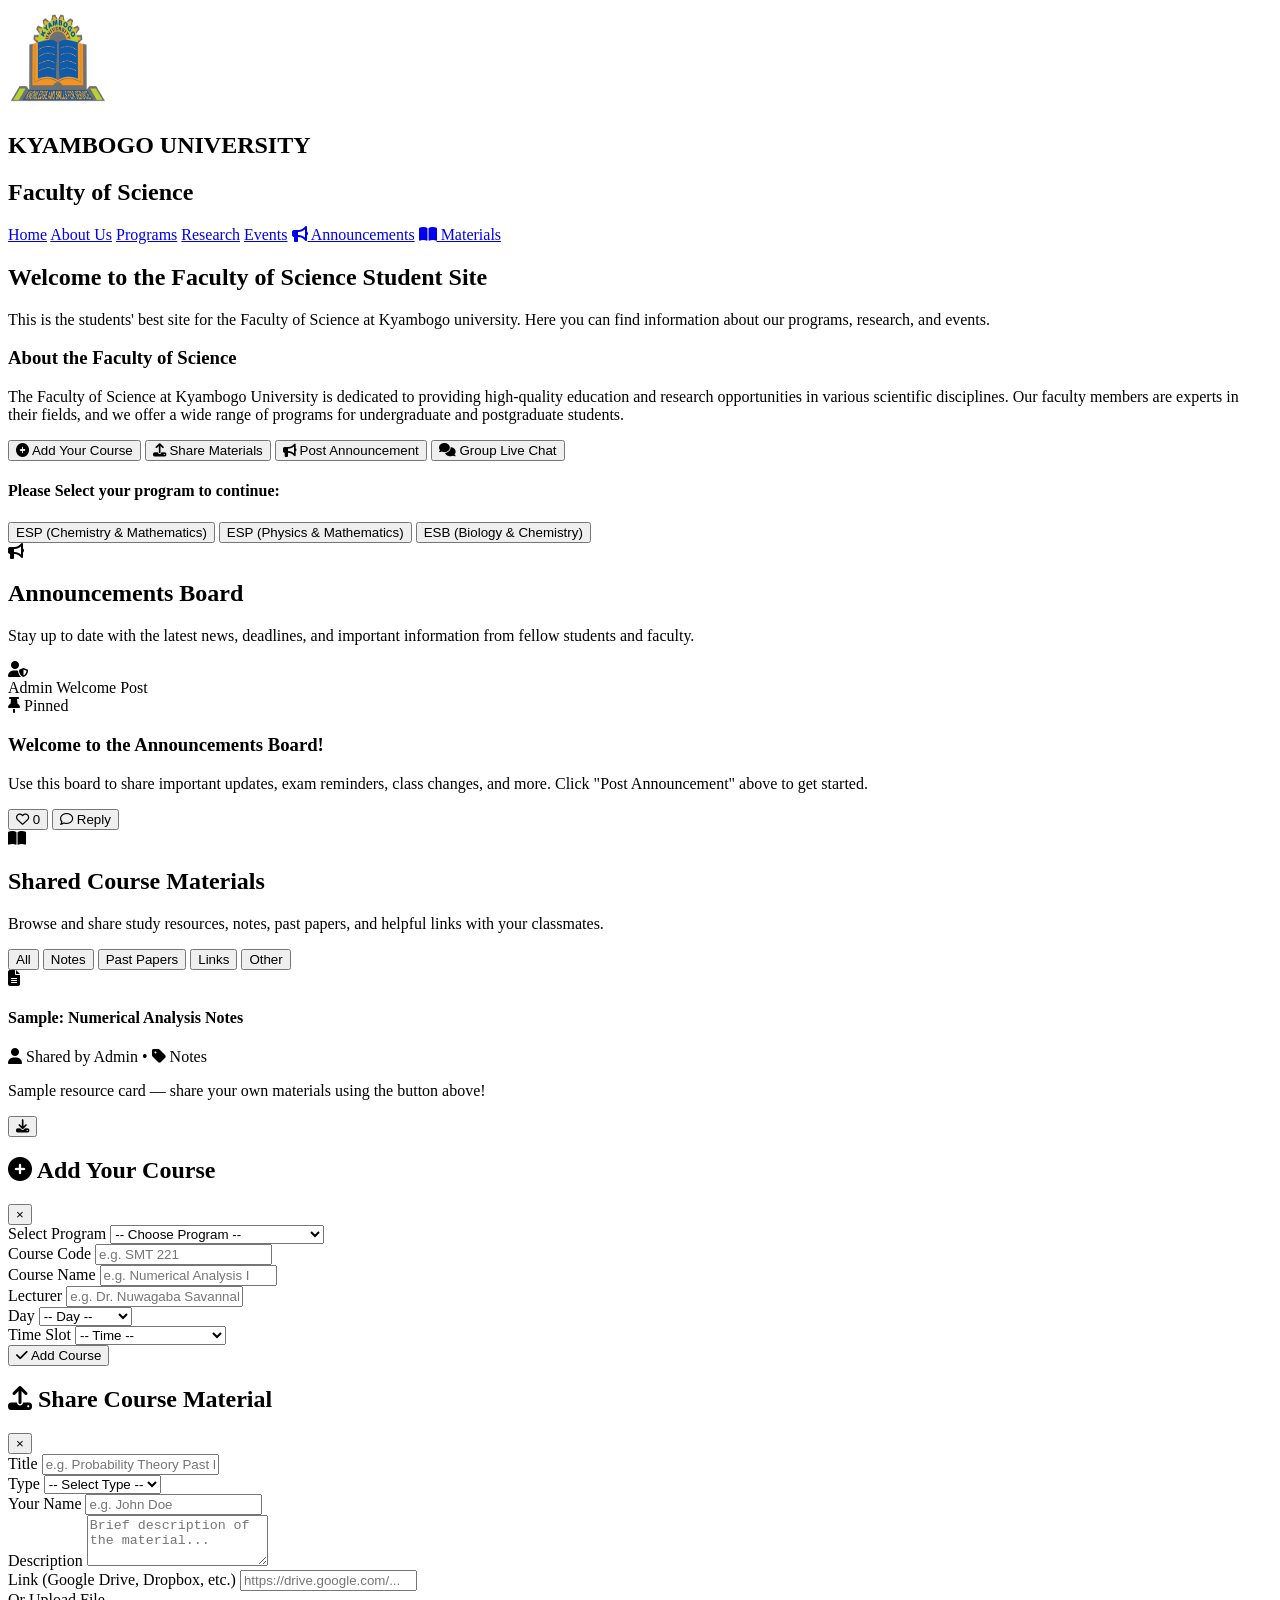
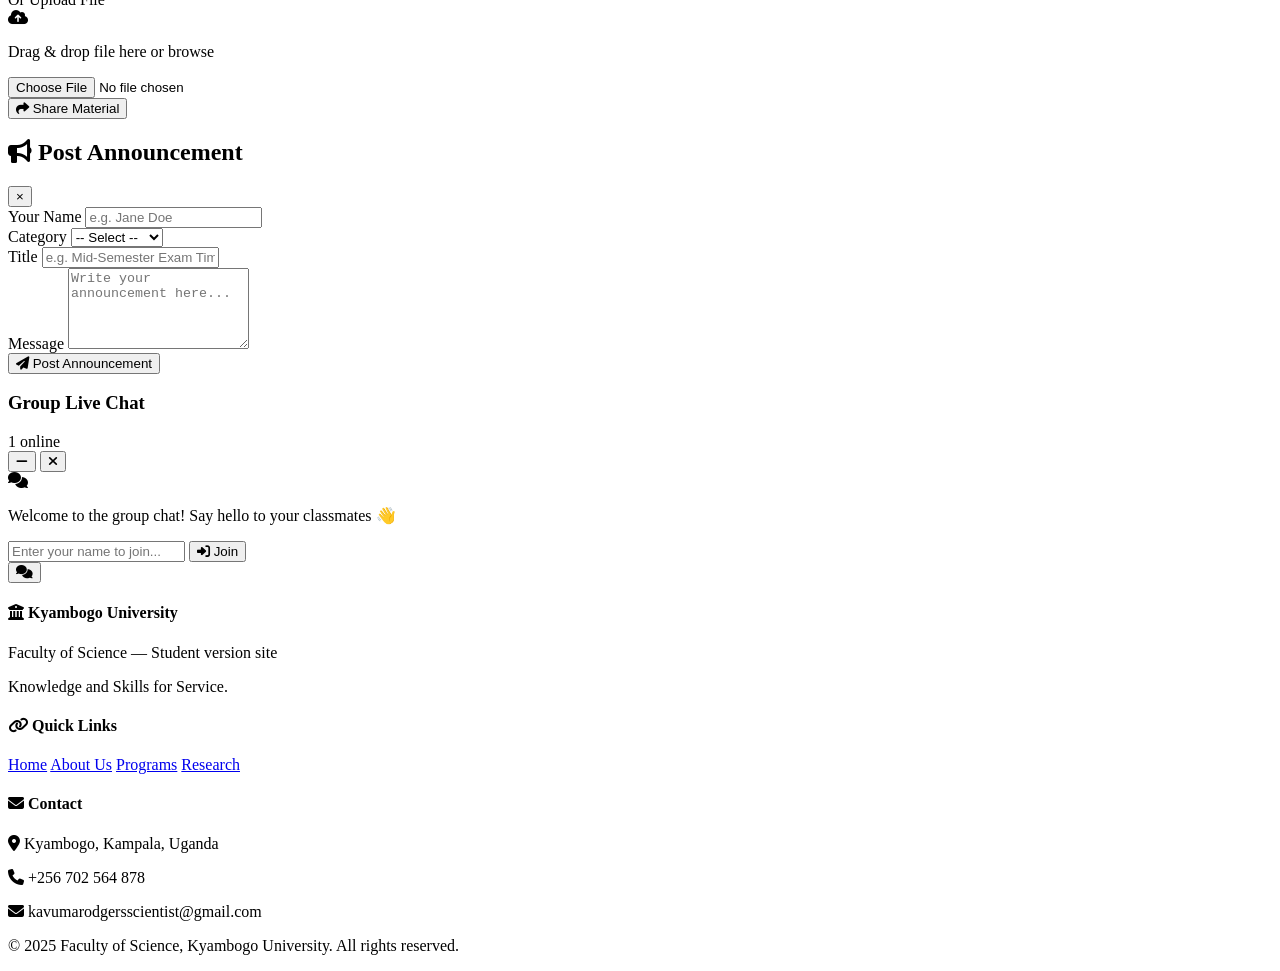
==== index.html @ 884a75ce "Enhance index.html with new features and layout Updated the HTML structure and added new features in" ====
<!DOCTYPE html>
<html lang="en">
<head>
    <meta charset="UTF-8">
    <meta name="viewport" content="width=device-width, initial-scale=1.0">
    <title>ESP-SITE</title>
    <link rel="stylesheet" href="cssclaude.css">
    <link rel="stylesheet" href="https://cdnjs.cloudflare.com/ajax/libs/font-awesome/6.5.0/css/all.min.css">
</head>
<body>

    <!-- ============ NAVIGATION (ORIGINAL + NEW LINKS) ============ -->
    <nav>
        <div class="logo">
            <img src="kyambogo-logo.png" alt="Kyambogo University Logo" class="logo" width="100" height="100">
        </div>
        <h1>KYAMBOGO UNIVERSITY</h1>
        <h1>Faculty of Science</h1>
        <div class="nav-buttons">
            <a href="index.html" class="nav-button">Home</a>
            <a href="about.html" class="nav-button">About Us</a>
            <a href="programs.html" class="nav-button">Programs</a>
            <a href="research.html" class="nav-button">Research</a>
            <a href="events.html" class="nav-button">Events</a>
            <a href="#announcements-section" class="nav-button nav-new"><i class="fas fa-bullhorn"></i> Announcements</a>
            <a href="#materials-section" class="nav-button nav-new"><i class="fas fa-book-open"></i> Materials</a>
        </div>
    </nav>

    <!-- ============ WELCOME SECTION (ORIGINAL) ============ -->
    <div class="welcome-container">
        <div class="welcome">
            <h2>Welcome to the Faculty of Science Student Site</h2>
            <p>This is the students' best site for the Faculty of Science at Kyambogo university.
                Here you can find information about our programs, research, and events.
            </p>
        </div>
        <div class="faculty-info">
            <h3>About the Faculty of Science</h3>
            <p>The Faculty of Science at Kyambogo University is dedicated to providing high-quality
                education and research opportunities in various scientific disciplines.
                Our faculty members are experts in their fields, and we offer a wide
                range of programs for undergraduate and postgraduate students.</p>
        </div>
    </div>

    <!-- ============ QUICK ACTIONS BAR (NEW) ============ -->
    <div class="quick-actions">
        <button class="action-btn" id="open-add-course"><i class="fas fa-plus-circle"></i> Add Your Course</button>
        <button class="action-btn" id="open-share-material"><i class="fas fa-upload"></i> Share Materials</button>
        <button class="action-btn" id="open-post-announcement"><i class="fas fa-bullhorn"></i> Post Announcement</button>
        <button class="action-btn" id="toggle-chat-btn"><i class="fas fa-comments"></i> Group Live Chat</button>
    </div>

    <!-- ============ PROGRAM SELECTION (ORIGINAL) ============ -->
    <h4>Please Select your program to continue:</h4>
    <div class="program-buttons">
        <button id="chem-math-btn">ESP (Chemistry &amp; Mathematics)</button>
        <button id="phy-math-btn">ESP (Physics &amp; Mathematics)</button>
        <button id="bio-chem-btn">ESB (Biology &amp; Chemistry)</button>
    </div>

    <!-- ============ DYNAMIC CONTENT AREA (ORIGINAL) ============ -->
    <div id="text-area"></div>

    <!-- ============ ANNOUNCEMENTS SECTION (NEW) ============ -->
    <section id="announcements-section" class="feature-section">
        <div class="section-header">
            <i class="fas fa-bullhorn"></i>
            <h2>Announcements Board</h2>
        </div>
        <div class="section-description">
            <p>Stay up to date with the latest news, deadlines, and important information from fellow students and faculty.</p>
        </div>
        <div id="announcements-list" class="announcements-list">
            <!-- Default sample announcement -->
            <div class="announcement-card pinned">
                <div class="announcement-header">
                    <div class="announcement-avatar"><i class="fas fa-user-shield"></i></div>
                    <div class="announcement-meta">
                        <span class="announcement-author">Admin</span>
                        <span class="announcement-date">Welcome Post</span>
                    </div>
                    <span class="announcement-badge badge-pinned"><i class="fas fa-thumbtack"></i> Pinned</span>
                </div>
                <h3 class="announcement-title">Welcome to the Announcements Board!</h3>
                <p class="announcement-body">Use this board to share important updates, exam reminders, class changes, and more. Click "Post Announcement" above to get started.</p>
                <div class="announcement-footer">
                    <button class="like-btn" onclick="likeAnnouncement(this)"><i class="far fa-heart"></i> <span>0</span></button>
                    <button class="reply-btn" onclick="toggleReply(this)"><i class="far fa-comment"></i> Reply</button>
                </div>
                <div class="reply-section" style="display:none;">
                    <div class="replies-container"></div>
                    <div class="reply-input-row">
                        <input type="text" placeholder="Write a reply..." class="reply-input">
                        <button class="reply-send-btn" onclick="sendReply(this)"><i class="fas fa-paper-plane"></i></button>
                    </div>
                </div>
            </div>
        </div>
    </section>

    <!-- ============ SHARED MATERIALS SECTION (NEW) ============ -->
    <section id="materials-section" class="feature-section">
        <div class="section-header">
            <i class="fas fa-book-open"></i>
            <h2>Shared Course Materials</h2>
        </div>
        <div class="section-description">
            <p>Browse and share study resources, notes, past papers, and helpful links with your classmates.</p>
        </div>
        <div class="materials-filter">
            <button class="filter-btn active" onclick="filterMaterials('all', this)">All</button>
            <button class="filter-btn" onclick="filterMaterials('notes', this)">Notes</button>
            <button class="filter-btn" onclick="filterMaterials('past-paper', this)">Past Papers</button>
            <button class="filter-btn" onclick="filterMaterials('link', this)">Links</button>
            <button class="filter-btn" onclick="filterMaterials('other', this)">Other</button>
        </div>
        <div id="materials-list" class="materials-grid">
            <!-- Sample material card -->
            <div class="material-card" data-type="notes">
                <div class="material-icon notes"><i class="fas fa-file-alt"></i></div>
                <div class="material-info">
                    <h4>Sample: Numerical Analysis Notes</h4>
                    <p class="material-meta"><i class="fas fa-user"></i> Shared by Admin &bull; <i class="fas fa-tag"></i> Notes</p>
                    <p class="material-desc">Sample resource card — share your own materials using the button above!</p>
                </div>
                <div class="material-actions">
                    <button class="material-download" onclick="alert('This is a sample card.')"><i class="fas fa-download"></i></button>
                </div>
            </div>
        </div>
    </section>

    <!-- ============ ADD COURSE MODAL (NEW) ============ -->
    <div class="modal-overlay" id="add-course-modal">
        <div class="modal">
            <div class="modal-header">
                <h2><i class="fas fa-plus-circle"></i> Add Your Course</h2>
                <button class="modal-close" onclick="closeModal('add-course-modal')">&times;</button>
            </div>
            <form id="add-course-form" onsubmit="handleAddCourse(event)">
                <div class="form-group">
                    <label for="course-program">Select Program</label>
                    <select id="course-program" required>
                        <option value="">-- Choose Program --</option>
                        <option value="chem-math">ESP (Chemistry & Mathematics)</option>
                        <option value="phy-math">ESP (Physics & Mathematics)</option>
                        <option value="bio-chem">ESB (Biology & Chemistry)</option>
                        <option value="other">OTHER</option>option>
                    </select>
                </div>
                <div class="form-group">
                    <label for="course-code">Course Code</label>
                    <input type="text" id="course-code" placeholder="e.g. SMT 221" required>
                </div>
                <div class="form-group">
                    <label for="course-name">Course Name</label>
                    <input type="text" id="course-name" placeholder="e.g. Numerical Analysis I" required>
                </div>
                <div class="form-group">
                    <label for="course-lecturer">Lecturer</label>
                    <input type="text" id="course-lecturer" placeholder="e.g. Dr. Nuwagaba Savannah" required>
                </div>
                <div class="form-row">
                    <div class="form-group">
                        <label for="course-day">Day</label>
                        <select id="course-day" required>
                            <option value="">-- Day --</option>
                            <option value="monday">Monday</option>
                            <option value="tuesday">Tuesday</option>
                            <option value="wednesday">Wednesday</option>
                            <option value="thursday">Thursday</option>
                            <option value="friday">Friday</option>
                        </select>
                    </div>
                    <div class="form-group">
                        <label for="course-time">Time Slot</label>
                        <select id="course-time" required>
                            <option value="">-- Time --</option>
                            <option value="08:00AM-10:00AM">08:00 AM – 10:00 AM</option>
                            <option value="10:00AM-12:00PM">10:00 AM – 12:00 PM</option>
                            <option value="12:00PM-02:00PM">12:00 PM – 02:00 PM</option>
                            <option value="02:00PM-04:00PM">02:00 PM – 04:00 PM</option>
                        </select>
                    </div>
                </div>
                <button type="submit" class="form-submit"><i class="fas fa-check"></i> Add Course</button>
            </form>
        </div>
    </div>

    <!-- ============ SHARE MATERIAL MODAL (NEW) ============ -->
    <div class="modal-overlay" id="share-material-modal">
        <div class="modal">
            <div class="modal-header">
                <h2><i class="fas fa-upload"></i> Share Course Material</h2>
                <button class="modal-close" onclick="closeModal('share-material-modal')">&times;</button>
            </div>
            <form id="share-material-form" onsubmit="handleShareMaterial(event)">
                <div class="form-group">
                    <label for="material-title">Title</label>
                    <input type="text" id="material-title" placeholder="e.g. Probability Theory Past Paper 2023" required>
                </div>
                <div class="form-group">
                    <label for="material-type">Type</label>
                    <select id="material-type" required>
                        <option value="">-- Select Type --</option>
                        <option value="notes">Notes</option>
                        <option value="past-paper">Past Paper</option>
                        <option value="link">Link / URL</option>
                        <option value="other">Other</option>
                    </select>
                </div>
                <div class="form-group">
                    <label for="material-author">Your Name</label>
                    <input type="text" id="material-author" placeholder="e.g. John Doe" required>
                </div>
                <div class="form-group">
                    <label for="material-description">Description</label>
                    <textarea id="material-description" rows="3" placeholder="Brief description of the material..." required></textarea>
                </div>
                <div class="form-group">
                    <label for="material-link">Link (Google Drive, Dropbox, etc.)</label>
                    <input type="url" id="material-link" placeholder="https://drive.google.com/...">
                </div>
                <div class="form-group">
                    <label for="material-file">Or Upload File</label>
                    <div class="file-upload-area" id="file-upload-area">
                        <i class="fas fa-cloud-upload-alt"></i>
                        <p>Drag & drop file here or <span>browse</span></p>
                        <input type="file" id="material-file" class="file-input">
                        <span class="file-name" id="file-name-display"></span>
                    </div>
                </div>
                <button type="submit" class="form-submit"><i class="fas fa-share"></i> Share Material</button>
            </form>
        </div>
    </div>

    <!-- ============ POST ANNOUNCEMENT MODAL (NEW) ============ -->
    <div class="modal-overlay" id="post-announcement-modal">
        <div class="modal">
            <div class="modal-header">
                <h2><i class="fas fa-bullhorn"></i> Post Announcement</h2>
                <button class="modal-close" onclick="closeModal('post-announcement-modal')">&times;</button>
            </div>
            <form id="post-announcement-form" onsubmit="handlePostAnnouncement(event)">
                <div class="form-group">
                    <label for="announce-author">Your Name</label>
                    <input type="text" id="announce-author" placeholder="e.g. Jane Doe" required>
                </div>
                <div class="form-group">
                    <label for="announce-category">Category</label>
                    <select id="announce-category" required>
                        <option value="">-- Select --</option>
                        <option value="general">General</option>
                        <option value="exam">Exam / Test</option>
                        <option value="deadline">Deadline</option>
                        <option value="event">Event</option>
                        <option value="urgent">Urgent</option>
                    </select>
                </div>
                <div class="form-group">
                    <label for="announce-title">Title</label>
                    <input type="text" id="announce-title" placeholder="e.g. Mid-Semester Exam Timetable Released" required>
                </div>
                <div class="form-group">
                    <label for="announce-body">Message</label>
                    <textarea id="announce-body" rows="5" placeholder="Write your announcement here..." required></textarea>
                </div>
                <button type="submit" class="form-submit"><i class="fas fa-paper-plane"></i> Post Announcement</button>
            </form>
        </div>
    </div>

    <!-- ============ GROUP LIVE CHAT WIDGET (NEW) ============ -->
    <div class="chat-widget" id="chat-widget">
        <div class="chat-header" id="chat-header">
            <div class="chat-header-info">
                <div class="chat-status-dot"></div>
                <h3>Group Live Chat</h3>
                <span class="online-count" id="online-count">1 online</span>
            </div>
            <div class="chat-header-actions">
                <button class="chat-minimize" id="chat-minimize"><i class="fas fa-minus"></i></button>
                <button class="chat-close-btn" id="chat-close-btn"><i class="fas fa-times"></i></button>
            </div>
        </div>
        <div class="chat-body" id="chat-body">
            <div class="chat-welcome-msg">
                <i class="fas fa-comments"></i>
                <p>Welcome to the group chat! Say hello to your classmates 👋</p>
            </div>
            <div id="chat-messages">
                <!-- Messages rendered here -->
            </div>
        </div>
        <div class="chat-typing" id="chat-typing" style="display:none;">
            <span class="typing-dots"><span></span><span></span><span></span></span>
            <span>Coordinator is typing...</span>
        </div>
        <div class="chat-footer">
            <div class="chat-name-bar" id="chat-name-bar">
                <input type="text" id="chat-username" placeholder="Enter your name to join..." class="chat-name-input">
                <button id="chat-join-btn" class="chat-join-btn"><i class="fas fa-sign-in-alt"></i> Join</button>
            </div>
            <div class="chat-input-bar" id="chat-input-bar" style="display:none;">
                <button class="chat-emoji-btn" id="chat-emoji-btn"><i class="far fa-smile"></i></button>
                <input type="text" id="chat-input" placeholder="Type a message..." class="chat-input">
                <button id="chat-send" class="chat-send-btn"><i class="fas fa-paper-plane"></i></button>
            </div>
            <div class="emoji-picker" id="emoji-picker" style="display:none;">
                <span onclick="insertEmoji('😀')">😀</span><span onclick="insertEmoji('😂')">😂</span>
                <span onclick="insertEmoji('😍')">😍</span><span onclick="insertEmoji('🤔')">🤔</span>
                <span onclick="insertEmoji('👍')">👍</span><span onclick="insertEmoji('👏')">👏</span>
                <span onclick="insertEmoji('🔥')">🔥</span><span onclick="insertEmoji('💯')">💯</span>
                <span onclick="insertEmoji('📚')">📚</span><span onclick="insertEmoji('✅')">✅</span>
                <span onclick="insertEmoji('❤️')">❤️</span><span onclick="insertEmoji('😎')">😎</span>
                <span onclick="insertEmoji('🎓')">🎓</span><span onclick="insertEmoji('✍️')">✍️</span>
                <span onclick="insertEmoji('👋')">👋</span><span onclick="insertEmoji('🙏')">🙏</span>
            </div>
        </div>
    </div>

    <!-- ============ FLOATING CHAT TOGGLE BUBBLE (NEW) ============ -->
    <button class="chat-fab" id="chat-fab" title="Open Group Chat">
        <i class="fas fa-comments"></i>
        <span class="chat-fab-badge" id="chat-fab-badge" style="display:none;">0</span>
    </button>

    <!-- ============ TOAST NOTIFICATION (NEW) ============ -->
    <div class="toast-container" id="toast-container"></div>

    <!-- ============ FOOTER (NEW) ============ -->
    <footer>
        <div class="footer-content">
            <div class="footer-col">
                <h4><i class="fas fa-university"></i> Kyambogo University</h4>
                <p>Faculty of Science — Student version site</p>
                <p>Knowledge and Skills for Service.</p>
            </div>
            <div class="footer-col">
                <h4><i class="fas fa-link"></i> Quick Links</h4>
                <a href="index.html">Home</a>
                <a href="about.html">About Us</a>
                <a href="programs.html">Programs</a>
                <a href="research.html">Research</a>
            </div>
            <div class="footer-col">
                <h4><i class="fas fa-envelope"></i> Contact</h4>
                <p><i class="fas fa-map-marker-alt"></i> Kyambogo, Kampala, Uganda</p>
                <p><i class="fas fa-phone"></i> +256 702 564 878</p>
                <p><i class="fas fa-envelope"></i> kavumarodgersscientist@gmail.com</p>
            </div>
        </div>
        <div class="footer-bottom">
            <p>&copy; 2025 Faculty of Science, Kyambogo University. All rights reserved.</p>
        </div>
    </footer>

    <script src="jsclaude.js"></script>
</body>
</html>
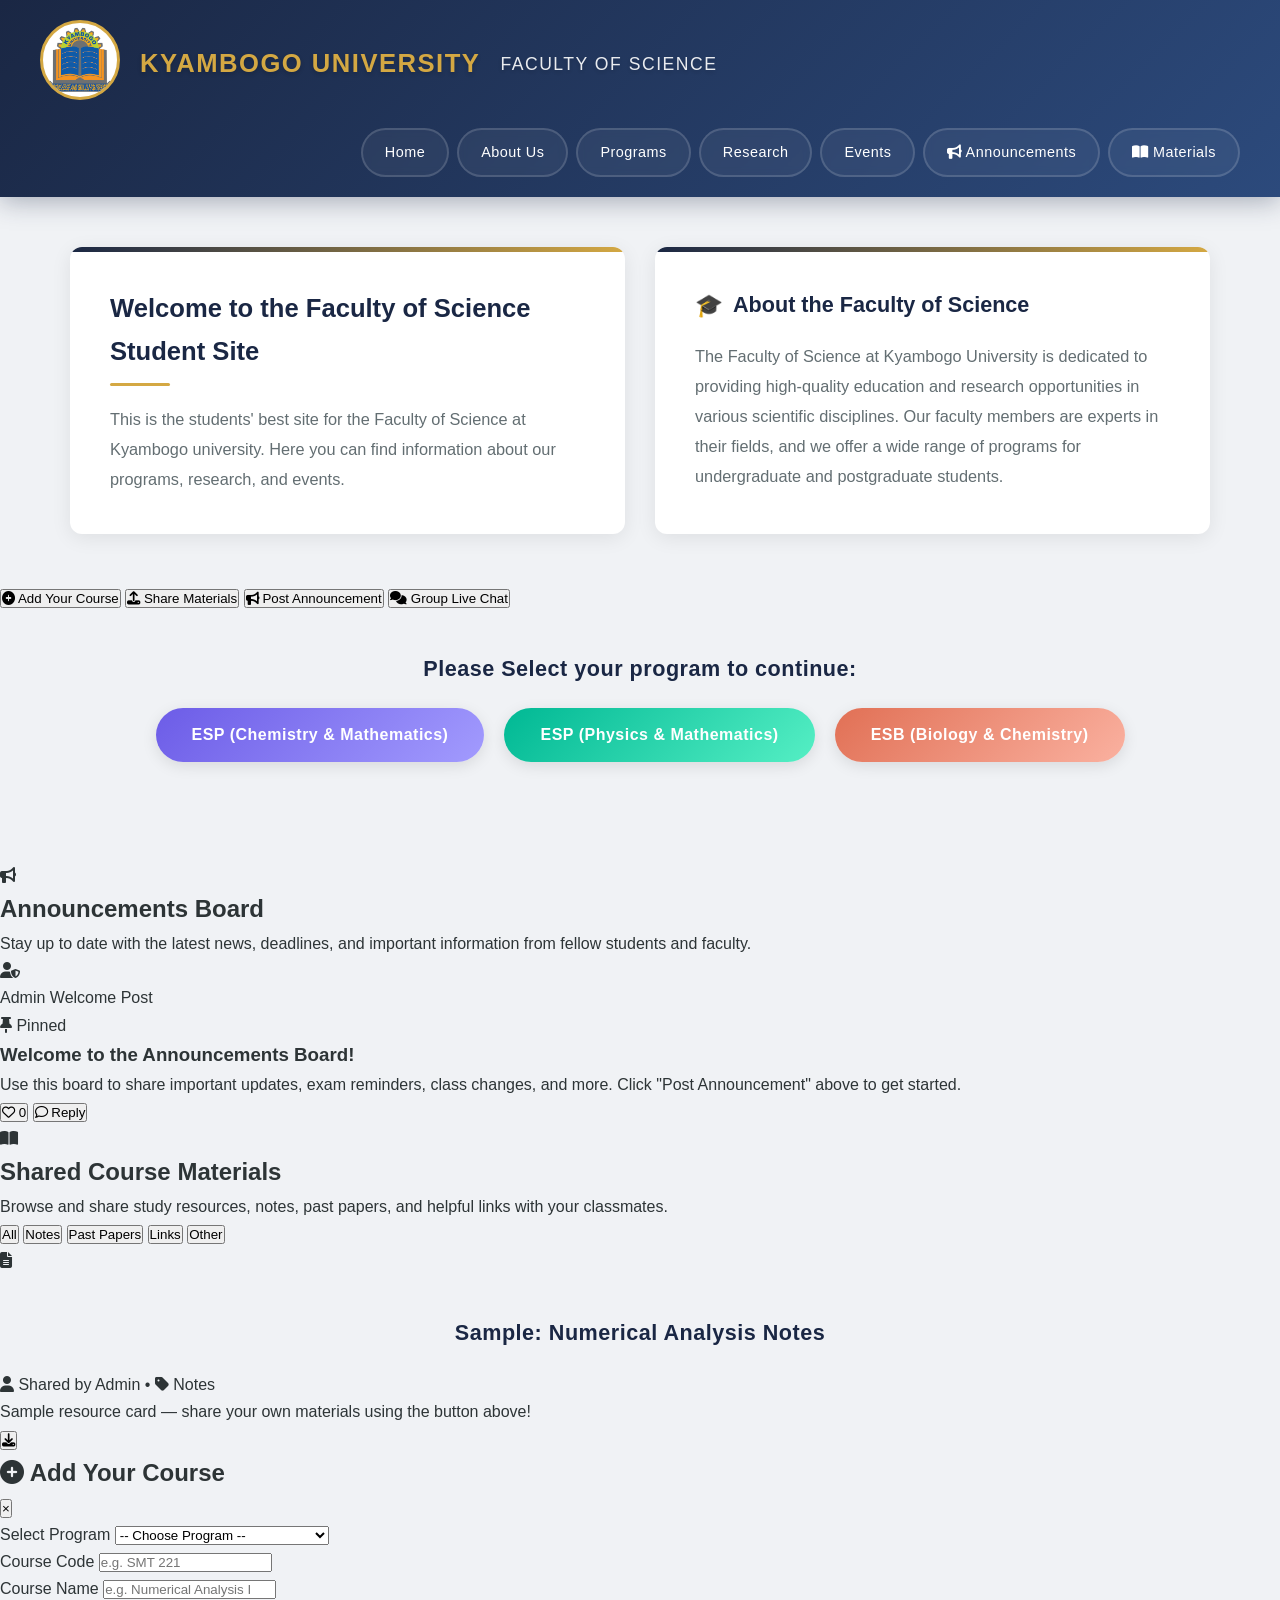
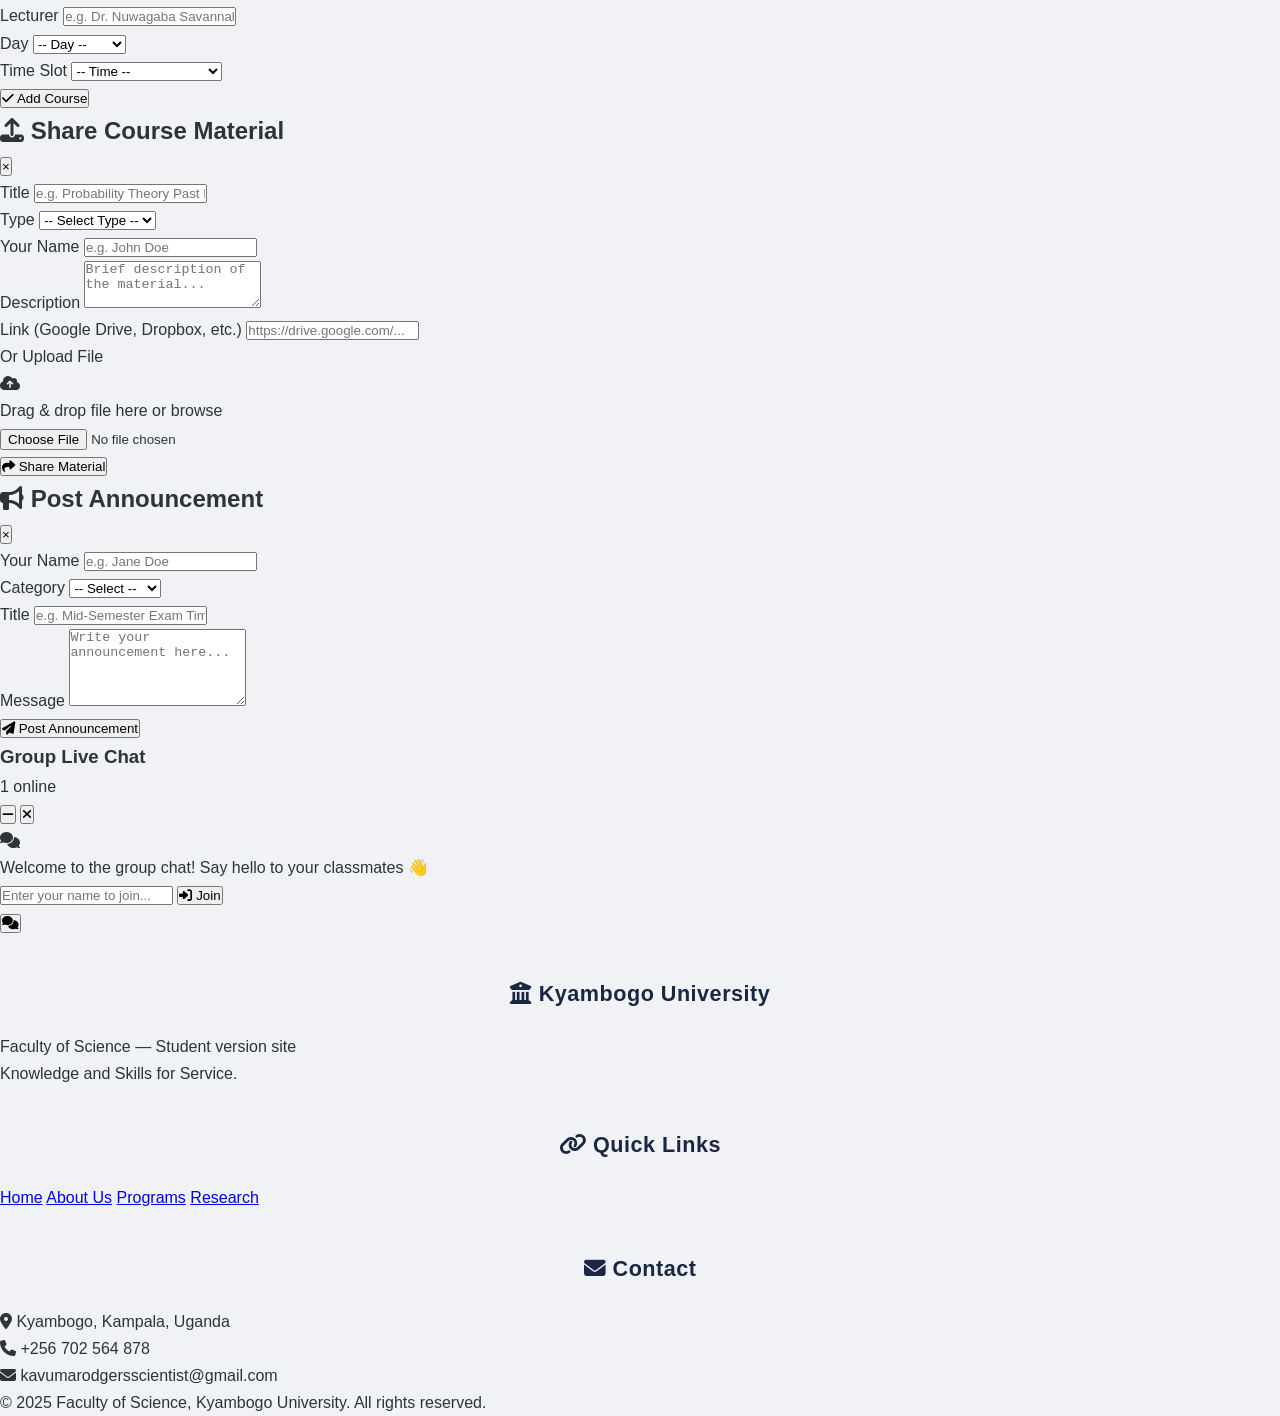
==== commit 88e1a96e: "Change greeting from 'Hello World' to 'Goodbye World'" ====
--- a/index.html
+++ b/index.html
@@ -4,7 +4,7 @@
     <meta charset="UTF-8">
     <meta name="viewport" content="width=device-width, initial-scale=1.0">
     <title>ESP-SITE</title>
-    <link rel="stylesheet" href="cssclaude.css">
+    <link rel="stylesheet" href="style2.css">
     <link rel="stylesheet" href="https://cdnjs.cloudflare.com/ajax/libs/font-awesome/6.5.0/css/all.min.css">
 </head>
 <body>
@@ -359,6 +359,8 @@
         </div>
     </footer>
 
-    <script src="jsclaude.js"></script>
+    <script src="app.js.js"></script>
 </body>
 </html>
+
+
--- a/style2.css
+++ b/style2.css
@@ -0,0 +1,618 @@
+/* ===== CSS Reset & Base ===== */
+*,
+*::before,
+*::after {
+  margin: 0;
+  padding: 0;
+  box-sizing: border-box;
+}
+
+:root {
+  --primary: #1a2744;
+  --primary-light: #2c4a7c;
+  --accent: #d4a843;
+  --accent-hover: #e6be5a;
+  --bg: #f0f2f5;
+  --card-bg: #ffffff;
+  --text: #2d3436;
+  --text-light: #636e72;
+  --border: #dfe6e9;
+  --success: #27ae60;
+  --shadow: 0 4px 20px rgba(0, 0, 0, 0.08);
+  --shadow-hover: 0 8px 30px rgba(0, 0, 0, 0.15);
+  --radius: 12px;
+  --transition: 0.3s cubic-bezier(0.4, 0, 0.2, 1);
+}
+
+html {
+  scroll-behavior: smooth;
+}
+
+body {
+  font-family: 'Segoe UI', Tahoma, Geneva, Verdana, sans-serif;
+  background: var(--bg);
+  color: var(--text);
+  line-height: 1.7;
+  min-height: 100vh;
+  overflow-x: hidden;
+}
+
+/* ===== Navigation Bar ===== */
+nav {
+  background: linear-gradient(135deg, var(--primary) 0%, var(--primary-light) 100%);
+  color: #fff;
+  padding: 20px 40px;
+  display: flex;
+  align-items: center;
+  flex-wrap: wrap;
+  gap: 20px;
+  position: sticky;
+  top: 0;
+  z-index: 1000;
+  box-shadow: 0 4px 25px rgba(26, 39, 68, 0.35);
+}
+
+nav .logo {
+  flex-shrink: 0;
+}
+
+nav .logo img {
+  width: 80px;
+  height: 80px;
+  border-radius: 50%;
+  border: 3px solid var(--accent);
+  object-fit: cover;
+  transition: transform var(--transition);
+  background: #fff;
+}
+
+nav .logo img:hover {
+  transform: rotate(10deg) scale(1.08);
+}
+
+nav h1 {
+  font-size: 1.5rem;
+  font-weight: 700;
+  letter-spacing: 1.5px;
+  text-transform: uppercase;
+  text-shadow: 0 2px 4px rgba(0, 0, 0, 0.2);
+  line-height: 1.3;
+}
+
+nav h1:first-of-type {
+  font-size: 1.6rem;
+  color: var(--accent);
+}
+
+nav h1:last-of-type {
+  font-size: 1.1rem;
+  font-weight: 400;
+  opacity: 0.9;
+}
+
+.nav-buttons {
+  margin-left: auto;
+  display: flex;
+  gap: 8px;
+  flex-wrap: wrap;
+}
+
+.nav-button {
+  text-decoration: none;
+  color: #fff;
+  padding: 10px 22px;
+  border-radius: 30px;
+  font-size: 0.9rem;
+  font-weight: 500;
+  letter-spacing: 0.5px;
+  position: relative;
+  overflow: hidden;
+  transition: all var(--transition);
+  border: 2px solid rgba(255, 255, 255, 0.15);
+  background: rgba(255, 255, 255, 0.05);
+  backdrop-filter: blur(4px);
+}
+
+.nav-button::before {
+  content: '';
+  position: absolute;
+  top: 0;
+  left: -100%;
+  width: 100%;
+  height: 100%;
+  background: linear-gradient(90deg, transparent, rgba(255, 255, 255, 0.15), transparent);
+  transition: left 0.5s;
+}
+
+.nav-button:hover::before {
+  left: 100%;
+}
+
+.nav-button:hover {
+  background: var(--accent);
+  border-color: var(--accent);
+  color: var(--primary);
+  transform: translateY(-2px);
+  box-shadow: 0 4px 15px rgba(212, 168, 67, 0.4);
+}
+
+/* ===== Welcome Section ===== */
+.welcome-container {
+  max-width: 1200px;
+  margin: 50px auto;
+  padding: 0 30px;
+  display: grid;
+  grid-template-columns: 1fr 1fr;
+  gap: 30px;
+  animation: fadeInUp 0.8s ease-out;
+}
+
+@keyframes fadeInUp {
+  from {
+    opacity: 0;
+    transform: translateY(30px);
+  }
+  to {
+    opacity: 1;
+    transform: translateY(0);
+  }
+}
+
+.welcome,
+.faculty-info {
+  background: var(--card-bg);
+  border-radius: var(--radius);
+  padding: 40px;
+  box-shadow: var(--shadow);
+  transition: all var(--transition);
+  position: relative;
+  overflow: hidden;
+}
+
+.welcome::before,
+.faculty-info::before {
+  content: '';
+  position: absolute;
+  top: 0;
+  left: 0;
+  width: 100%;
+  height: 5px;
+  background: linear-gradient(90deg, var(--primary), var(--accent));
+}
+
+.welcome:hover,
+.faculty-info:hover {
+  transform: translateY(-5px);
+  box-shadow: var(--shadow-hover);
+}
+
+.welcome h2 {
+  color: var(--primary);
+  font-size: 1.6rem;
+  margin-bottom: 18px;
+  position: relative;
+  padding-bottom: 12px;
+}
+
+.welcome h2::after {
+  content: '';
+  position: absolute;
+  bottom: 0;
+  left: 0;
+  width: 60px;
+  height: 3px;
+  background: var(--accent);
+  border-radius: 2px;
+}
+
+.welcome p,
+.faculty-info p {
+  color: var(--text-light);
+  font-size: 1.02rem;
+  line-height: 1.85;
+}
+
+.faculty-info h3 {
+  color: var(--primary);
+  font-size: 1.35rem;
+  margin-bottom: 16px;
+  display: flex;
+  align-items: center;
+  gap: 10px;
+}
+
+.faculty-info h3::before {
+  content: '🎓';
+  font-size: 1.4rem;
+}
+
+/* ===== Program Selection ===== */
+h4 {
+  text-align: center;
+  font-size: 1.35rem;
+  color: var(--primary);
+  margin: 40px 0 20px;
+  font-weight: 600;
+  letter-spacing: 0.5px;
+  animation: fadeInUp 0.8s ease-out 0.2s both;
+}
+
+.program-buttons {
+  display: flex;
+  justify-content: center;
+  gap: 20px;
+  flex-wrap: wrap;
+  padding: 0 30px 40px;
+  animation: fadeInUp 0.8s ease-out 0.4s both;
+}
+
+.program-buttons button {
+  padding: 18px 36px;
+  font-size: 1rem;
+  font-weight: 600;
+  border: none;
+  border-radius: 50px;
+  cursor: pointer;
+  transition: all var(--transition);
+  letter-spacing: 0.5px;
+  position: relative;
+  overflow: hidden;
+  box-shadow: 0 4px 15px rgba(0, 0, 0, 0.1);
+}
+
+.program-buttons button::after {
+  content: '';
+  position: absolute;
+  width: 0;
+  height: 0;
+  top: 50%;
+  left: 50%;
+  background: rgba(255, 255, 255, 0.2);
+  border-radius: 50%;
+  transform: translate(-50%, -50%);
+  transition: width 0.6s, height 0.6s;
+}
+
+.program-buttons button:active::after {
+  width: 300px;
+  height: 300px;
+}
+
+#chem-math-btn {
+  background: linear-gradient(135deg, #6c5ce7, #a29bfe);
+  color: #fff;
+}
+
+#chem-math-btn:hover {
+  background: linear-gradient(135deg, #5b4cdb, #8c83f7);
+  transform: translateY(-4px) scale(1.03);
+  box-shadow: 0 8px 25px rgba(108, 92, 231, 0.45);
+}
+
+#phy-math-btn {
+  background: linear-gradient(135deg, #00b894, #55efc4);
+  color: #fff;
+}
+
+#phy-math-btn:hover {
+  background: linear-gradient(135deg, #00a382, #3de3b3);
+  transform: translateY(-4px) scale(1.03);
+  box-shadow: 0 8px 25px rgba(0, 184, 148, 0.45);
+}
+
+#bio-chem-btn {
+  background: linear-gradient(135deg, #e17055, #fab1a0);
+  color: #fff;
+}
+
+#bio-chem-btn:hover {
+  background: linear-gradient(135deg, #d35944, #f79f8e);
+  transform: translateY(-4px) scale(1.03);
+  box-shadow: 0 8px 25px rgba(225, 112, 85, 0.45);
+}
+
+/* ===== Text Area / Dynamic Content ===== */
+#text-area {
+  max-width: 1200px;
+  margin: 0 auto 60px;
+  padding: 0 30px;
+  animation: fadeInUp 0.6s ease-out;
+}
+
+#text-area h2 {
+  color: var(--primary);
+  font-size: 1.8rem;
+  text-align: center;
+  margin-bottom: 16px;
+  padding-bottom: 14px;
+  border-bottom: 3px solid var(--accent);
+  display: inline-block;
+  width: 100%;
+}
+
+#text-area > p {
+  background: var(--card-bg);
+  padding: 28px 32px;
+  border-radius: var(--radius);
+  box-shadow: var(--shadow);
+  color: var(--text-light);
+  font-size: 1.05rem;
+  line-height: 1.85;
+  margin-bottom: 30px;
+  border-left: 5px solid var(--accent);
+}
+
+#text-area h3 {
+  color: var(--primary);
+  font-size: 1.3rem;
+  margin: 30px 0 14px;
+  padding-left: 14px;
+  border-left: 4px solid var(--accent);
+}
+
+#text-area ul {
+  list-style: none;
+  padding: 0;
+  display: grid;
+  grid-template-columns: repeat(auto-fill, minmax(320px, 1fr));
+  gap: 12px;
+  margin-bottom: 30px;
+}
+
+#text-area ul li {
+  background: var(--card-bg);
+  padding: 14px 20px;
+  border-radius: 8px;
+  box-shadow: 0 2px 8px rgba(0, 0, 0, 0.05);
+  transition: all var(--transition);
+  position: relative;
+  padding-left: 36px;
+  font-size: 0.95rem;
+  border: 1px solid var(--border);
+}
+
+#text-area ul li::before {
+  content: '✦';
+  position: absolute;
+  left: 14px;
+  color: var(--accent);
+  font-size: 0.8rem;
+  top: 50%;
+  transform: translateY(-50%);
+}
+
+#text-area ul li:hover {
+  background: var(--primary);
+  color: #fff;
+  transform: translateX(8px);
+  box-shadow: 0 4px 15px rgba(26, 39, 68, 0.2);
+  border-color: var(--primary);
+}
+
+#text-area ul li:hover::before {
+  color: var(--accent);
+}
+
+/* ===== Day Tab Buttons ===== */
+.tab-buttons {
+  display: flex;
+  justify-content: center;
+  gap: 10px;
+  flex-wrap: wrap;
+  margin: 30px 0 20px;
+  padding: 6px;
+  background: var(--card-bg);
+  border-radius: 50px;
+  box-shadow: var(--shadow);
+  max-width: 700px;
+  margin-left: auto;
+  margin-right: auto;
+}
+
+.tab-buttons button {
+  padding: 12px 28px;
+  font-size: 0.95rem;
+  font-weight: 600;
+  border: none;
+  border-radius: 50px;
+  cursor: pointer;
+  background: transparent;
+  color: var(--text-light);
+  transition: all var(--transition);
+  letter-spacing: 0.3px;
+}
+
+.tab-buttons button:hover {
+  background: linear-gradient(135deg, var(--primary), var(--primary-light));
+  color: #fff;
+  transform: scale(1.05);
+  box-shadow: 0 4px 15px rgba(26, 39, 68, 0.3);
+}
+
+.tab-buttons button:focus {
+  outline: none;
+  background: linear-gradient(135deg, var(--primary), var(--primary-light));
+  color: #fff;
+  box-shadow: 0 4px 15px rgba(26, 39, 68, 0.3);
+}
+
+/* ===== Timetable Tables ===== */
+#text-area table {
+  width: 100%;
+  border-collapse: separate;
+  border-spacing: 0;
+  background: var(--card-bg);
+  border-radius: var(--radius);
+  overflow: hidden;
+  box-shadow: var(--shadow);
+  margin-bottom: 20px;
+}
+
+#text-area table thead {
+  background: linear-gradient(135deg, var(--primary), var(--primary-light));
+}
+
+#text-area table thead th {
+  color: #fff;
+  padding: 16px 20px;
+  text-align: left;
+  font-weight: 600;
+  font-size: 0.92rem;
+  letter-spacing: 0.8px;
+  text-transform: uppercase;
+}
+
+#text-area table tbody tr {
+  transition: all var(--transition);
+  border-bottom: 1px solid var(--border);
+}
+
+#text-area table tbody tr:last-child {
+  border-bottom: none;
+}
+
+#text-area table tbody tr:nth-child(even) {
+  background: #f8f9fd;
+}
+
+#text-area table tbody tr:hover {
+  background: linear-gradient(90deg, rgba(212, 168, 67, 0.08), rgba(26, 39, 68, 0.05));
+  transform: scale(1.005);
+}
+
+#text-area table tbody td {
+  padding: 16px 20px;
+  font-size: 0.95rem;
+  color: var(--text);
+  vertical-align: middle;
+}
+
+#text-area table tbody td:first-child {
+  font-weight: 600;
+  color: var(--primary);
+  white-space: nowrap;
+}
+
+#text-area table tbody td:last-child {
+  font-family: 'Courier New', monospace;
+  font-weight: 700;
+  color: var(--primary-light);
+  background: rgba(26, 39, 68, 0.04);
+  border-radius: 4px;
+}
+
+/* Day section headings */
+#text-area div[id^="day-"] h3 {
+  text-align: center;
+  font-size: 1.25rem;
+  color: var(--accent);
+  border-left: none;
+  padding-left: 0;
+  margin-bottom: 16px;
+  text-transform: uppercase;
+  letter-spacing: 2px;
+}
+
+/* ===== Scrollbar ===== */
+::-webkit-scrollbar {
+  width: 10px;
+}
+
+::-webkit-scrollbar-track {
+  background: var(--bg);
+}
+
+::-webkit-scrollbar-thumb {
+  background: var(--primary-light);
+  border-radius: 5px;
+}
+
+::-webkit-scrollbar-thumb:hover {
+  background: var(--primary);
+}
+
+/* ===== Selection Highlight ===== */
+::selection {
+  background: var(--accent);
+  color: var(--primary);
+}
+
+/* ===== Responsive Design ===== */
+@media (max-width: 900px) {
+  nav {
+    flex-direction: column;
+    text-align: center;
+    padding: 20px;
+  }
+
+  .nav-buttons {
+    margin-left: 0;
+    justify-content: center;
+  }
+
+  .welcome-container {
+    grid-template-columns: 1fr;
+    margin: 30px auto;
+  }
+
+  #text-area ul {
+    grid-template-columns: 1fr;
+  }
+
+  .tab-buttons {
+    border-radius: var(--radius);
+  }
+}
+
+@media (max-width: 600px) {
+  nav h1 {
+    font-size: 1.1rem;
+  }
+
+  nav h1:last-of-type {
+    font-size: 0.95rem;
+  }
+
+  .nav-button {
+    padding: 8px 16px;
+    font-size: 0.82rem;
+  }
+
+  .welcome,
+  .faculty-info {
+    padding: 25px;
+  }
+
+  .program-buttons {
+    flex-direction: column;
+    align-items: center;
+  }
+
+  .program-buttons button {
+    width: 100%;
+    max-width: 340px;
+  }
+
+  .tab-buttons {
+    flex-direction: column;
+    border-radius: var(--radius);
+    align-items: stretch;
+  }
+
+  .tab-buttons button {
+    border-radius: 8px;
+  }
+
+  #text-area table {
+    font-size: 0.82rem;
+  }
+
+  #text-area table thead th,
+  #text-area table tbody td {
+    padding: 10px 8px;
+  }
+
+  #text-area table thead th {
+    font-size: 0.75rem;
+  }
+}
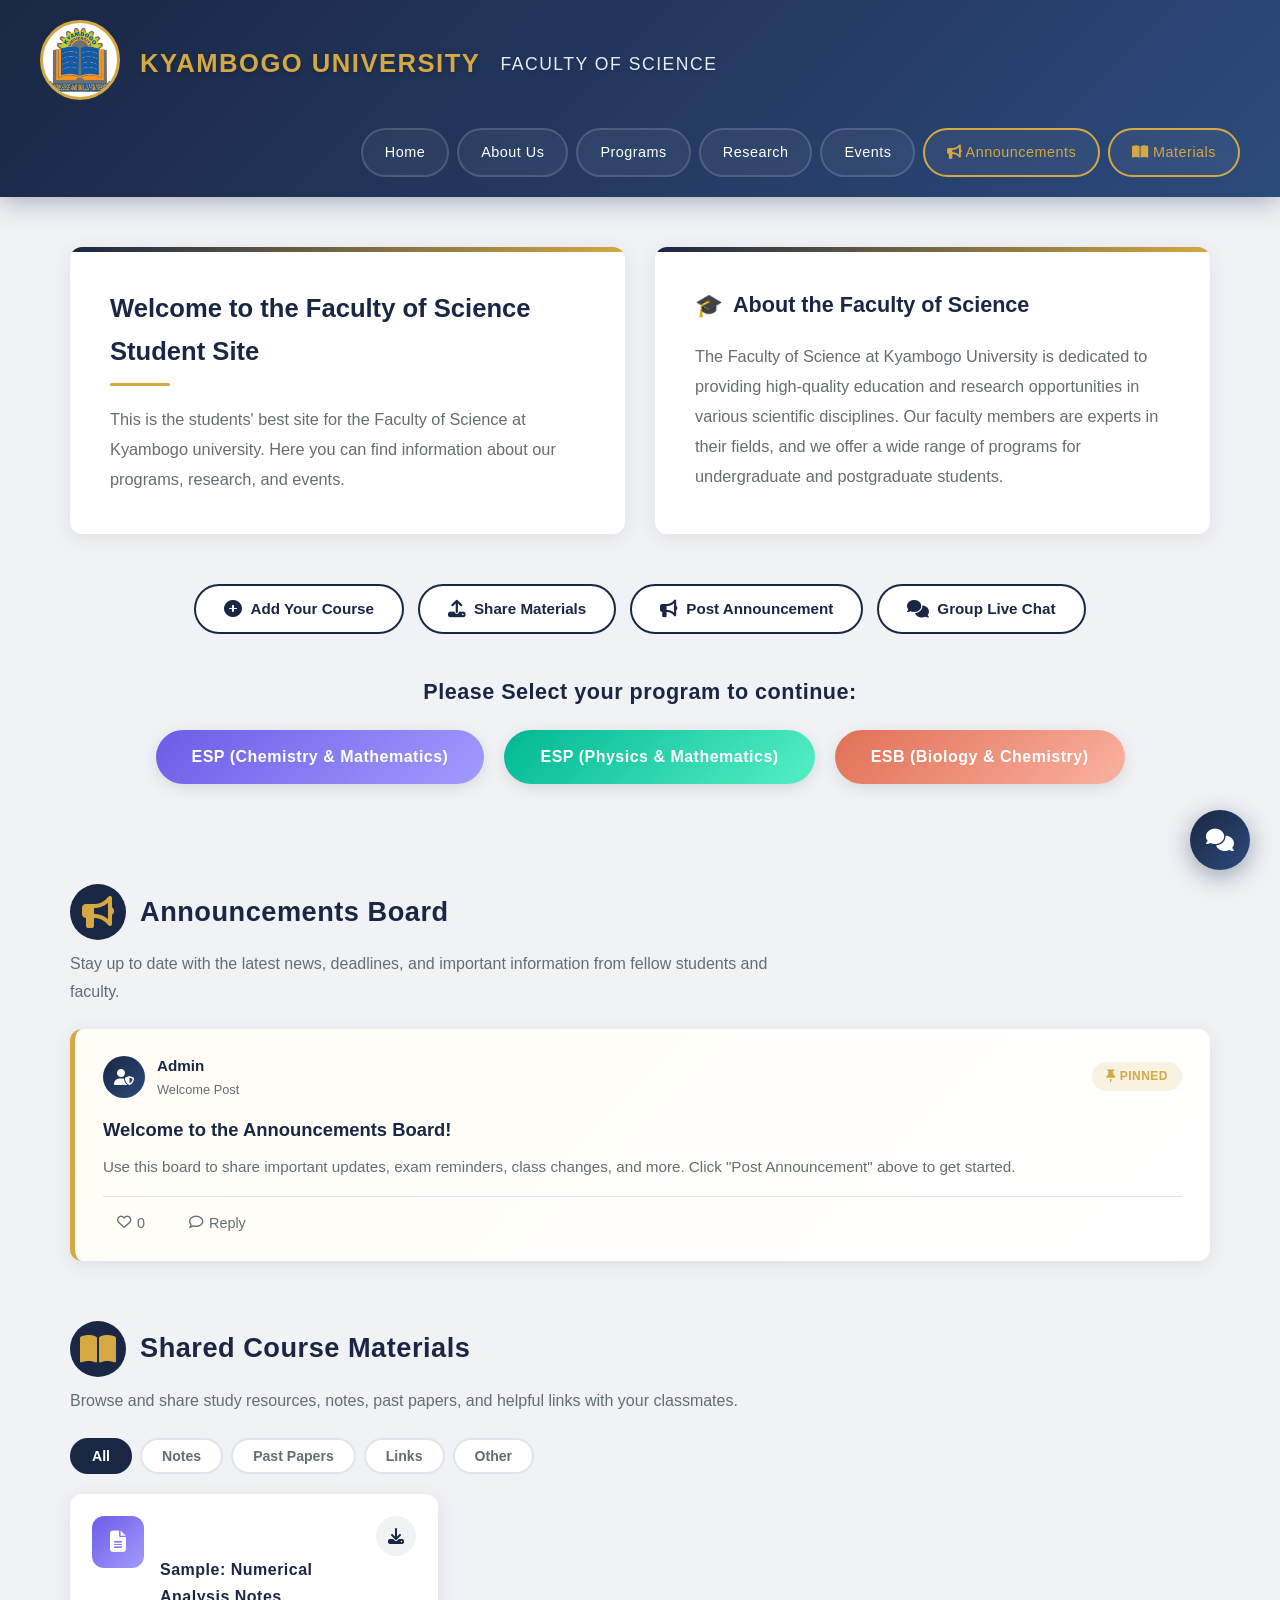
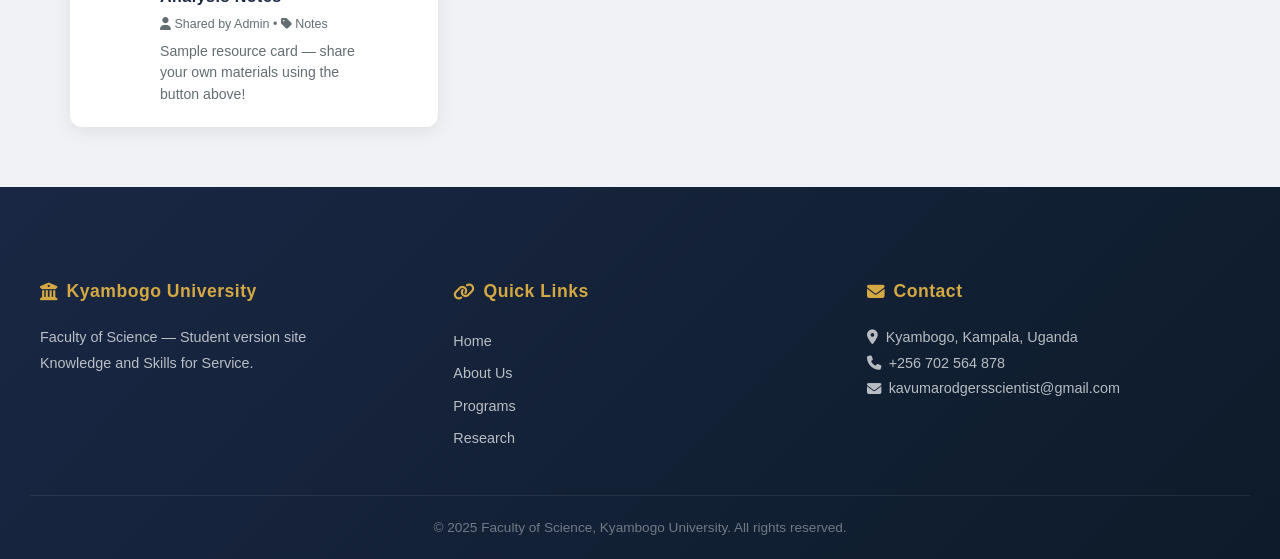
==== commit de4fdf55: "Update print statement from 'Hello' to 'Goodbye'" ====
--- a/index.html
+++ b/index.html
@@ -4,7 +4,7 @@
     <meta charset="UTF-8">
     <meta name="viewport" content="width=device-width, initial-scale=1.0">
     <title>ESP-SITE</title>
-    <link rel="stylesheet" href="style2.css">
+    <link rel="stylesheet" href="style.css">
     <link rel="stylesheet" href="https://cdnjs.cloudflare.com/ajax/libs/font-awesome/6.5.0/css/all.min.css">
 </head>
 <body>
@@ -359,8 +359,10 @@
         </div>
     </footer>
 
-    <script src="app.js.js"></script>
+    <script src="app.js"></script>
 </body>
 </html>
 
 
+
+
--- a/style.css
+++ b/style.css
@@ -0,0 +1,1843 @@
+/* ===== CSS Reset & Base ===== */
+*,
+*::before,
+*::after {
+  margin: 0;
+  padding: 0;
+  box-sizing: border-box;
+}
+
+:root {
+  --primary: #1a2744;
+  --primary-light: #2c4a7c;
+  --accent: #d4a843;
+  --accent-hover: #e6be5a;
+  --bg: #f0f2f5;
+  --card-bg: #ffffff;
+  --text: #2d3436;
+  --text-light: #636e72;
+  --border: #dfe6e9;
+  --success: #27ae60;
+  --danger: #e74c3c;
+  --warning: #f39c12;
+  --info: #3498db;
+  --shadow: 0 4px 20px rgba(0, 0, 0, 0.08);
+  --shadow-hover: 0 8px 30px rgba(0, 0, 0, 0.15);
+  --radius: 12px;
+  --transition: 0.3s cubic-bezier(0.4, 0, 0.2, 1);
+}
+
+html {
+  scroll-behavior: smooth;
+}
+
+body {
+  font-family: 'Segoe UI', Tahoma, Geneva, Verdana, sans-serif;
+  background: var(--bg);
+  color: var(--text);
+  line-height: 1.7;
+  min-height: 100vh;
+  overflow-x: hidden;
+}
+
+/* ===== Navigation Bar ===== */
+nav {
+  background: linear-gradient(135deg, var(--primary) 0%, var(--primary-light) 100%);
+  color: #fff;
+  padding: 20px 40px;
+  display: flex;
+  align-items: center;
+  flex-wrap: wrap;
+  gap: 20px;
+  position: relative;
+  top: 0;
+  z-index: 1000;
+  box-shadow: 0 4px 25px rgba(26, 39, 68, 0.35);
+}
+
+nav .logo {
+  flex-shrink: 0;
+}
+
+nav .logo img {
+  width: 80px;
+  height: 80px;
+  border-radius: 50%;
+  border: 3px solid var(--accent);
+  object-fit: cover;
+  transition: transform var(--transition);
+  background: #fff;
+}
+
+nav .logo img:hover {
+  transform: rotate(10deg) scale(1.08);
+}
+
+nav h1 {
+  font-size: 1.5rem;
+  font-weight: 700;
+  letter-spacing: 1.5px;
+  text-transform: uppercase;
+  text-shadow: 0 2px 4px rgba(0, 0, 0, 0.2);
+  line-height: 1.3;
+}
+
+nav h1:first-of-type {
+  font-size: 1.6rem;
+  color: var(--accent);
+}
+
+nav h1:last-of-type {
+  font-size: 1.1rem;
+  font-weight: 400;
+  opacity: 0.9;
+}
+
+.nav-buttons {
+  margin-left: auto;
+  display: flex;
+  gap: 8px;
+  flex-wrap: wrap;
+}
+
+.nav-button {
+  text-decoration: none;
+  color: #fff;
+  padding: 10px 22px;
+  border-radius: 30px;
+  font-size: 0.9rem;
+  font-weight: 500;
+  letter-spacing: 0.5px;
+  position: relative;
+  overflow: hidden;
+  transition: all var(--transition);
+  border: 2px solid rgba(255, 255, 255, 0.15);
+  background: rgba(255, 255, 255, 0.05);
+  backdrop-filter: blur(4px);
+}
+
+.nav-button::before {
+  content: '';
+  position: absolute;
+  top: 0;
+  left: -100%;
+  width: 100%;
+  height: 100%;
+  background: linear-gradient(90deg, transparent, rgba(255, 255, 255, 0.15), transparent);
+  transition: left 0.5s;
+}
+
+.nav-button:hover::before {
+  left: 100%;
+}
+
+.nav-button:hover {
+  background: var(--accent);
+  border-color: var(--accent);
+  color: var(--primary);
+  transform: translateY(-2px);
+  box-shadow: 0 4px 15px rgba(212, 168, 67, 0.4);
+}
+
+.nav-new {
+  border-color: var(--accent);
+  color: var(--accent);
+}
+
+/* ===== Welcome Section ===== */
+.welcome-container {
+  max-width: 1200px;
+  margin: 50px auto;
+  padding: 0 30px;
+  display: grid;
+  grid-template-columns: 1fr 1fr;
+  gap: 30px;
+  animation: fadeInUp 0.8s ease-out;
+}
+
+@keyframes fadeInUp {
+  from {
+    opacity: 0;
+    transform: translateY(30px);
+  }
+  to {
+    opacity: 1;
+    transform: translateY(0);
+  }
+}
+
+@keyframes fadeIn {
+  from { opacity: 0; }
+  to { opacity: 1; }
+}
+
+@keyframes slideInRight {
+  from { opacity: 0; transform: translateX(40px); }
+  to { opacity: 1; transform: translateX(0); }
+}
+
+@keyframes slideInUp {
+  from { opacity: 0; transform: translateY(20px); }
+  to { opacity: 1; transform: translateY(0); }
+}
+
+@keyframes pop {
+  0% { transform: scale(0.8); opacity: 0; }
+  70% { transform: scale(1.05); }
+  100% { transform: scale(1); opacity: 1; }
+}
+
+@keyframes pulse {
+  0%, 100% { transform: scale(1); }
+  50% { transform: scale(1.08); }
+}
+
+.welcome,
+.faculty-info {
+  background: var(--card-bg);
+  border-radius: var(--radius);
+  padding: 40px;
+  box-shadow: var(--shadow);
+  transition: all var(--transition);
+  position: relative;
+  overflow: hidden;
+}
+
+.welcome::before,
+.faculty-info::before {
+  content: '';
+  position: absolute;
+  top: 0;
+  left: 0;
+  width: 100%;
+  height: 5px;
+  background: linear-gradient(90deg, var(--primary), var(--accent));
+}
+
+.welcome:hover,
+.faculty-info:hover {
+  transform: translateY(-5px);
+  box-shadow: var(--shadow-hover);
+}
+
+.welcome h2 {
+  color: var(--primary);
+  font-size: 1.6rem;
+  margin-bottom: 18px;
+  position: relative;
+  padding-bottom: 12px;
+}
+
+.welcome h2::after {
+  content: '';
+  position: absolute;
+  bottom: 0;
+  left: 0;
+  width: 60px;
+  height: 3px;
+  background: var(--accent);
+  border-radius: 2px;
+}
+
+.welcome p,
+.faculty-info p {
+  color: var(--text-light);
+  font-size: 1.02rem;
+  line-height: 1.85;
+}
+
+.faculty-info h3 {
+  color: var(--primary);
+  font-size: 1.35rem;
+  margin-bottom: 16px;
+  display: flex;
+  align-items: center;
+  gap: 10px;
+}
+
+.faculty-info h3::before {
+  content: '🎓';
+  font-size: 1.4rem;
+}
+
+/* ===== Quick Actions Bar (NEW) ===== */
+.quick-actions {
+  max-width: 1200px;
+  margin: 0 auto 30px;
+  padding: 0 30px;
+  display: flex;
+  gap: 14px;
+  flex-wrap: wrap;
+  justify-content: center;
+  animation: fadeInUp 0.8s ease-out 0.15s both;
+}
+
+.action-btn {
+  padding: 14px 28px;
+  font-size: 0.95rem;
+  font-weight: 600;
+  border: 2px solid var(--primary);
+  border-radius: 50px;
+  background: var(--card-bg);
+  color: var(--primary);
+  cursor: pointer;
+  transition: all var(--transition);
+  display: flex;
+  align-items: center;
+  gap: 8px;
+}
+
+.action-btn i {
+  font-size: 1.1rem;
+}
+
+.action-btn:hover {
+  background: var(--primary);
+  color: #fff;
+  transform: translateY(-3px);
+  box-shadow: 0 6px 20px rgba(26, 39, 68, 0.25);
+}
+
+/* ===== Program Selection (ORIGINAL) ===== */
+h4 {
+  text-align: center;
+  font-size: 1.35rem;
+  color: var(--primary);
+  margin: 40px 0 20px;
+  font-weight: 600;
+  letter-spacing: 0.5px;
+  animation: fadeInUp 0.8s ease-out 0.2s both;
+}
+
+.program-buttons {
+  display: flex;
+  justify-content: center;
+  gap: 20px;
+  flex-wrap: wrap;
+  padding: 0 30px 40px;
+  animation: fadeInUp 0.8s ease-out 0.4s both;
+}
+
+.program-buttons button {
+  padding: 18px 36px;
+  font-size: 1rem;
+  font-weight: 600;
+  border: none;
+  border-radius: 50px;
+  cursor: pointer;
+  transition: all var(--transition);
+  letter-spacing: 0.5px;
+  position: relative;
+  overflow: hidden;
+  box-shadow: 0 4px 15px rgba(0, 0, 0, 0.1);
+}
+
+.program-buttons button::after {
+  content: '';
+  position: absolute;
+  width: 0;
+  height: 0;
+  top: 50%;
+  left: 50%;
+  background: rgba(255, 255, 255, 0.2);
+  border-radius: 50%;
+  transform: translate(-50%, -50%);
+  transition: width 0.6s, height 0.6s;
+}
+
+.program-buttons button:active::after {
+  width: 300px;
+  height: 300px;
+}
+
+#chem-math-btn {
+  background: linear-gradient(135deg, #6c5ce7, #a29bfe);
+  color: #fff;
+}
+
+#chem-math-btn:hover {
+  background: linear-gradient(135deg, #5b4cdb, #8c83f7);
+  transform: translateY(-4px) scale(1.03);
+  box-shadow: 0 8px 25px rgba(108, 92, 231, 0.45);
+}
+
+#phy-math-btn {
+  background: linear-gradient(135deg, #00b894, #55efc4);
+  color: #fff;
+}
+
+#phy-math-btn:hover {
+  background: linear-gradient(135deg, #00a382, #3de3b3);
+  transform: translateY(-4px) scale(1.03);
+  box-shadow: 0 8px 25px rgba(0, 184, 148, 0.45);
+}
+
+#bio-chem-btn {
+  background: linear-gradient(135deg, #e17055, #fab1a0);
+  color: #fff;
+}
+
+#bio-chem-btn:hover {
+  background: linear-gradient(135deg, #d35944, #f79f8e);
+  transform: translateY(-4px) scale(1.03);
+  box-shadow: 0 8px 25px rgba(225, 112, 85, 0.45);
+}
+
+/* ===== Text Area / Dynamic Content (ORIGINAL) ===== */
+#text-area {
+  max-width: 1200px;
+  margin: 0 auto 60px;
+  padding: 0 30px;
+  animation: fadeInUp 0.6s ease-out;
+}
+
+#text-area h2 {
+  color: var(--primary);
+  font-size: 1.8rem;
+  text-align: center;
+  margin-bottom: 16px;
+  padding-bottom: 14px;
+  border-bottom: 3px solid var(--accent);
+  display: inline-block;
+  width: 100%;
+}
+
+#text-area > p {
+  background: var(--card-bg);
+  padding: 28px 32px;
+  border-radius: var(--radius);
+  box-shadow: var(--shadow);
+  color: var(--text-light);
+  font-size: 1.05rem;
+  line-height: 1.85;
+  margin-bottom: 30px;
+  border-left: 5px solid var(--accent);
+}
+
+#text-area h3 {
+  color: var(--primary);
+  font-size: 1.3rem;
+  margin: 30px 0 14px;
+  padding-left: 14px;
+  border-left: 4px solid var(--accent);
+}
+
+#text-area ul {
+  list-style: none;
+  padding: 0;
+  display: grid;
+  grid-template-columns: repeat(auto-fill, minmax(320px, 1fr));
+  gap: 12px;
+  margin-bottom: 30px;
+}
+
+#text-area ul li {
+  background: var(--card-bg);
+  padding: 14px 20px;
+  border-radius: 8px;
+  box-shadow: 0 2px 8px rgba(0, 0, 0, 0.05);
+  transition: all var(--transition);
+  position: relative;
+  padding-left: 36px;
+  font-size: 0.95rem;
+  border: 1px solid var(--border);
+}
+
+#text-area ul li::before {
+  content: '✦';
+  position: absolute;
+  left: 14px;
+  color: var(--accent);
+  font-size: 0.8rem;
+  top: 50%;
+  transform: translateY(-50%);
+}
+
+#text-area ul li:hover {
+  background: var(--primary);
+  color: #fff;
+  transform: translateX(8px);
+  box-shadow: 0 4px 15px rgba(26, 39, 68, 0.2);
+  border-color: var(--primary);
+}
+
+#text-area ul li:hover::before {
+  color: var(--accent);
+}
+
+/* ===== Day Tab Buttons ===== */
+.tab-buttons {
+  display: flex;
+  justify-content: center;
+  gap: 10px;
+  flex-wrap: wrap;
+  margin: 30px 0 20px;
+  padding: 6px;
+  background: var(--card-bg);
+  border-radius: 50px;
+  box-shadow: var(--shadow);
+  max-width: 700px;
+  margin-left: auto;
+  margin-right: auto;
+}
+
+.tab-buttons button {
+  padding: 12px 28px;
+  font-size: 0.95rem;
+  font-weight: 600;
+  border: none;
+  border-radius: 50px;
+  cursor: pointer;
+  background: transparent;
+  color: var(--text-light);
+  transition: all var(--transition);
+  letter-spacing: 0.3px;
+}
+
+.tab-buttons button:hover,
+.tab-buttons button.active-tab {
+  background: linear-gradient(135deg, var(--primary), var(--primary-light));
+  color: #fff;
+  transform: scale(1.05);
+  box-shadow: 0 4px 15px rgba(26, 39, 68, 0.3);
+}
+
+/* ===== Timetable Tables ===== */
+#text-area table {
+  width: 100%;
+  border-collapse: separate;
+  border-spacing: 0;
+  background: var(--card-bg);
+  border-radius: var(--radius);
+  overflow: hidden;
+  box-shadow: var(--shadow);
+  margin-bottom: 20px;
+}
+
+#text-area table thead {
+  background: linear-gradient(135deg, var(--primary), var(--primary-light));
+}
+
+#text-area table thead th {
+  color: #fff;
+  padding: 16px 20px;
+  text-align: left;
+  font-weight: 600;
+  font-size: 0.92rem;
+  letter-spacing: 0.8px;
+  text-transform: uppercase;
+}
+
+#text-area table tbody tr {
+  transition: all var(--transition);
+  border-bottom: 1px solid var(--border);
+}
+
+#text-area table tbody tr:last-child {
+  border-bottom: none;
+}
+
+#text-area table tbody tr:nth-child(even) {
+  background: #f8f9fd;
+}
+
+#text-area table tbody tr:hover {
+  background: linear-gradient(90deg, rgba(212, 168, 67, 0.08), rgba(26, 39, 68, 0.05));
+  transform: scale(1.005);
+}
+
+#text-area table tbody td {
+  padding: 16px 20px;
+  font-size: 0.95rem;
+  color: var(--text);
+  vertical-align: middle;
+}
+
+#text-area table tbody td:first-child {
+  font-weight: 600;
+  color: var(--primary);
+  white-space: nowrap;
+}
+
+#text-area table tbody td:last-child {
+  font-family: 'Courier New', monospace;
+  font-weight: 700;
+  color: var(--primary-light);
+  background: rgba(26, 39, 68, 0.04);
+  border-radius: 4px;
+}
+
+#text-area div[id^="day-"] h3 {
+  text-align: center;
+  font-size: 1.25rem;
+  color: var(--accent);
+  border-left: none;
+  padding-left: 0;
+  margin-bottom: 16px;
+  text-transform: uppercase;
+  letter-spacing: 2px;
+}
+
+/* ===== Feature Sections (NEW) ===== */
+.feature-section {
+  max-width: 1200px;
+  margin: 0 auto 60px;
+  padding: 0 30px;
+  animation: fadeInUp 0.6s ease-out;
+}
+
+.section-header {
+  display: flex;
+  align-items: center;
+  gap: 14px;
+  margin-bottom: 10px;
+}
+
+.section-header i {
+  font-size: 2rem;
+  color: var(--accent);
+  background: var(--primary);
+  width: 56px;
+  height: 56px;
+  display: flex;
+  align-items: center;
+  justify-content: center;
+  border-radius: 50%;
+}
+
+.section-header h2 {
+  color: var(--primary);
+  font-size: 1.7rem;
+  letter-spacing: 0.5px;
+}
+
+.section-description {
+  margin-bottom: 24px;
+}
+
+.section-description p {
+  color: var(--text-light);
+  font-size: 1rem;
+  max-width: 700px;
+}
+
+/* ===== Announcements (NEW) ===== */
+.announcements-list {
+  display: flex;
+  flex-direction: column;
+  gap: 20px;
+}
+
+.announcement-card {
+  background: var(--card-bg);
+  border-radius: var(--radius);
+  padding: 24px 28px;
+  box-shadow: var(--shadow);
+  border-left: 5px solid var(--info);
+  transition: all var(--transition);
+  animation: slideInUp 0.5s ease-out;
+}
+
+.announcement-card:hover {
+  transform: translateY(-3px);
+  box-shadow: var(--shadow-hover);
+}
+
+.announcement-card.pinned {
+  border-left-color: var(--accent);
+  background: linear-gradient(135deg, #fffdf5, #fff);
+}
+
+.announcement-card[data-category="urgent"] {
+  border-left-color: var(--danger);
+}
+
+.announcement-card[data-category="exam"] {
+  border-left-color: #6c5ce7;
+}
+
+.announcement-card[data-category="deadline"] {
+  border-left-color: var(--warning);
+}
+
+.announcement-card[data-category="event"] {
+  border-left-color: var(--success);
+}
+
+.announcement-header {
+  display: flex;
+  align-items: center;
+  gap: 12px;
+  margin-bottom: 14px;
+  flex-wrap: wrap;
+}
+
+.announcement-avatar {
+  width: 42px;
+  height: 42px;
+  border-radius: 50%;
+  background: linear-gradient(135deg, var(--primary), var(--primary-light));
+  display: flex;
+  align-items: center;
+  justify-content: center;
+  color: #fff;
+  font-size: 1rem;
+  flex-shrink: 0;
+}
+
+.announcement-meta {
+  display: flex;
+  flex-direction: column;
+}
+
+.announcement-author {
+  font-weight: 700;
+  color: var(--primary);
+  font-size: 0.95rem;
+}
+
+.announcement-date {
+  font-size: 0.8rem;
+  color: var(--text-light);
+}
+
+.announcement-badge {
+  margin-left: auto;
+  padding: 4px 14px;
+  border-radius: 20px;
+  font-size: 0.75rem;
+  font-weight: 600;
+  text-transform: uppercase;
+  letter-spacing: 0.5px;
+}
+
+.badge-pinned {
+  background: rgba(212, 168, 67, 0.15);
+  color: var(--accent);
+}
+
+.badge-general {
+  background: rgba(52, 152, 219, 0.12);
+  color: var(--info);
+}
+
+.badge-exam {
+  background: rgba(108, 92, 231, 0.12);
+  color: #6c5ce7;
+}
+
+.badge-deadline {
+  background: rgba(243, 156, 18, 0.12);
+  color: var(--warning);
+}
+
+.badge-event {
+  background: rgba(39, 174, 96, 0.12);
+  color: var(--success);
+}
+
+.badge-urgent {
+  background: rgba(231, 76, 60, 0.12);
+  color: var(--danger);
+}
+
+.announcement-title {
+  font-size: 1.15rem;
+  color: var(--primary);
+  margin-bottom: 8px;
+}
+
+.announcement-body {
+  color: var(--text-light);
+  font-size: 0.95rem;
+  line-height: 1.7;
+}
+
+.announcement-footer {
+  margin-top: 16px;
+  display: flex;
+  gap: 16px;
+  padding-top: 12px;
+  border-top: 1px solid var(--border);
+}
+
+.like-btn,
+.reply-btn {
+  background: none;
+  border: none;
+  cursor: pointer;
+  font-size: 0.9rem;
+  color: var(--text-light);
+  display: flex;
+  align-items: center;
+  gap: 6px;
+  padding: 6px 14px;
+  border-radius: 20px;
+  transition: all var(--transition);
+}
+
+.like-btn:hover {
+  background: rgba(231, 76, 60, 0.08);
+  color: var(--danger);
+}
+
+.like-btn.liked {
+  color: var(--danger);
+}
+
+.like-btn.liked i {
+  font-weight: 900;
+}
+
+.reply-btn:hover {
+  background: rgba(52, 152, 219, 0.08);
+  color: var(--info);
+}
+
+/* Reply Section */
+.reply-section {
+  margin-top: 14px;
+  padding-top: 14px;
+  border-top: 1px dashed var(--border);
+}
+
+.replies-container {
+  display: flex;
+  flex-direction: column;
+  gap: 10px;
+  margin-bottom: 12px;
+}
+
+.reply-bubble {
+  background: #f0f2f5;
+  padding: 10px 16px;
+  border-radius: 14px;
+  font-size: 0.88rem;
+  animation: slideInUp 0.3s ease-out;
+}
+
+.reply-bubble strong {
+  color: var(--primary);
+  font-size: 0.82rem;
+}
+
+.reply-input-row {
+  display: flex;
+  gap: 8px;
+}
+
+.reply-input {
+  flex: 1;
+  padding: 10px 16px;
+  border: 2px solid var(--border);
+  border-radius: 25px;
+  font-size: 0.9rem;
+  outline: none;
+  transition: border-color var(--transition);
+}
+
+.reply-input:focus {
+  border-color: var(--primary);
+}
+
+.reply-send-btn {
+  width: 40px;
+  height: 40px;
+  border: none;
+  border-radius: 50%;
+  background: var(--primary);
+  color: #fff;
+  cursor: pointer;
+  transition: all var(--transition);
+  display: flex;
+  align-items: center;
+  justify-content: center;
+}
+
+.reply-send-btn:hover {
+  background: var(--accent);
+  transform: scale(1.1);
+}
+
+/* ===== Shared Materials (NEW) ===== */
+.materials-filter {
+  display: flex;
+  gap: 8px;
+  margin-bottom: 20px;
+  flex-wrap: wrap;
+}
+
+.filter-btn {
+  padding: 8px 20px;
+  border: 2px solid var(--border);
+  border-radius: 25px;
+  background: var(--card-bg);
+  color: var(--text-light);
+  font-size: 0.88rem;
+  font-weight: 600;
+  cursor: pointer;
+  transition: all var(--transition);
+}
+
+.filter-btn:hover,
+.filter-btn.active {
+  background: var(--primary);
+  color: #fff;
+  border-color: var(--primary);
+}
+
+.materials-grid {
+  display: grid;
+  grid-template-columns: repeat(auto-fill, minmax(350px, 1fr));
+  gap: 18px;
+}
+
+.material-card {
+  background: var(--card-bg);
+  border-radius: var(--radius);
+  padding: 22px;
+  box-shadow: var(--shadow);
+  display: flex;
+  gap: 16px;
+  align-items: flex-start;
+  transition: all var(--transition);
+  animation: slideInUp 0.5s ease-out;
+}
+
+.material-card:hover {
+  transform: translateY(-3px);
+  box-shadow: var(--shadow-hover);
+}
+
+.material-icon {
+  width: 52px;
+  height: 52px;
+  border-radius: 12px;
+  display: flex;
+  align-items: center;
+  justify-content: center;
+  font-size: 1.3rem;
+  color: #fff;
+  flex-shrink: 0;
+}
+
+.material-icon.notes {
+  background: linear-gradient(135deg, #6c5ce7, #a29bfe);
+}
+
+.material-icon.past-paper {
+  background: linear-gradient(135deg, #e17055, #fab1a0);
+}
+
+.material-icon.link {
+  background: linear-gradient(135deg, #00b894, #55efc4);
+}
+
+.material-icon.other {
+  background: linear-gradient(135deg, #fdcb6e, #f39c12);
+}
+
+.material-info {
+  flex: 1;
+  min-width: 0;
+}
+
+.material-info h4 {
+  color: var(--primary);
+  font-size: 1rem;
+  margin-bottom: 4px;
+  text-align: left;
+}
+
+.material-meta {
+  font-size: 0.78rem;
+  color: var(--text-light);
+  margin-bottom: 6px;
+}
+
+.material-desc {
+  font-size: 0.88rem;
+  color: var(--text-light);
+  line-height: 1.5;
+}
+
+.material-actions {
+  display: flex;
+  flex-direction: column;
+  gap: 6px;
+}
+
+.material-download {
+  width: 40px;
+  height: 40px;
+  border: none;
+  border-radius: 50%;
+  background: rgba(26, 39, 68, 0.06);
+  color: var(--primary);
+  cursor: pointer;
+  transition: all var(--transition);
+  display: flex;
+  align-items: center;
+  justify-content: center;
+  font-size: 1rem;
+}
+
+.material-download:hover {
+  background: var(--primary);
+  color: #fff;
+  transform: scale(1.1);
+}
+
+/* ===== Modal Styles (NEW) ===== */
+.modal-overlay {
+  position: fixed;
+  top: 0;
+  left: 0;
+  width: 100%;
+  height: 100%;
+  background: rgba(26, 39, 68, 0.6);
+  backdrop-filter: blur(6px);
+  display: none;
+  align-items: center;
+  justify-content: center;
+  z-index: 2000;
+  padding: 20px;
+  animation: fadeIn 0.3s ease-out;
+}
+
+.modal-overlay.show {
+  display: flex;
+}
+
+.modal {
+  background: var(--card-bg);
+  border-radius: 16px;
+  width: 100%;
+  max-width: 560px;
+  max-height: 90vh;
+  overflow-y: auto;
+  box-shadow: 0 20px 60px rgba(0, 0, 0, 0.3);
+  animation: pop 0.4s ease-out;
+}
+
+.modal-header {
+  display: flex;
+  align-items: center;
+  justify-content: space-between;
+  padding: 24px 28px 18px;
+  border-bottom: 1px solid var(--border);
+  position: sticky;
+  top: 0;
+  background: var(--card-bg);
+  z-index: 1;
+  border-radius: 16px 16px 0 0;
+}
+
+.modal-header h2 {
+  font-size: 1.3rem;
+  color: var(--primary);
+  display: flex;
+  align-items: center;
+  gap: 10px;
+}
+
+.modal-header h2 i {
+  color: var(--accent);
+}
+
+.modal-close {
+  width: 36px;
+  height: 36px;
+  border: none;
+  border-radius: 50%;
+  background: rgba(26, 39, 68, 0.06);
+  color: var(--text-light);
+  font-size: 1.4rem;
+  cursor: pointer;
+  transition: all var(--transition);
+  display: flex;
+  align-items: center;
+  justify-content: center;
+}
+
+.modal-close:hover {
+  background: var(--danger);
+  color: #fff;
+  transform: rotate(90deg);
+}
+
+/* ===== Form Styles (NEW) ===== */
+form {
+  padding: 24px 28px 28px;
+  display: flex;
+  flex-direction: column;
+  gap: 18px;
+}
+
+.form-group {
+  display: flex;
+  flex-direction: column;
+  gap: 6px;
+}
+
+.form-group label {
+  font-size: 0.88rem;
+  font-weight: 600;
+  color: var(--primary);
+  letter-spacing: 0.3px;
+}
+
+.form-group input,
+.form-group select,
+.form-group textarea {
+  padding: 12px 16px;
+  border: 2px solid var(--border);
+  border-radius: 10px;
+  font-size: 0.95rem;
+  font-family: inherit;
+  color: var(--text);
+  outline: none;
+  transition: all var(--transition);
+  background: #fafbfc;
+}
+
+.form-group input:focus,
+.form-group select:focus,
+.form-group textarea:focus {
+  border-color: var(--primary);
+  background: #fff;
+  box-shadow: 0 0 0 4px rgba(26, 39, 68, 0.08);
+}
+
+.form-group textarea {
+  resize: vertical;
+  min-height: 80px;
+}
+
+.form-row {
+  display: grid;
+  grid-template-columns: 1fr 1fr;
+  gap: 14px;
+}
+
+.file-upload-area {
+  border: 2px dashed var(--border);
+  border-radius: 12px;
+  padding: 30px;
+  text-align: center;
+  cursor: pointer;
+  transition: all var(--transition);
+  position: relative;
+  background: #fafbfc;
+}
+
+.file-upload-area:hover {
+  border-color: var(--primary);
+  background: rgba(26, 39, 68, 0.02);
+}
+
+.file-upload-area i {
+  font-size: 2.2rem;
+  color: var(--primary-light);
+  margin-bottom: 8px;
+  display: block;
+}
+
+.file-upload-area p {
+  color: var(--text-light);
+  font-size: 0.9rem;
+}
+
+.file-upload-area p span {
+  color: var(--primary);
+  font-weight: 600;
+  text-decoration: underline;
+}
+
+.file-input {
+  position: absolute;
+  top: 0;
+  left: 0;
+  width: 100%;
+  height: 100%;
+  opacity: 0;
+  cursor: pointer;
+}
+
+.file-name {
+  display: block;
+  margin-top: 8px;
+  font-size: 0.85rem;
+  color: var(--success);
+  font-weight: 600;
+}
+
+.form-submit {
+  padding: 14px 28px;
+  border: none;
+  border-radius: 50px;
+  background: linear-gradient(135deg, var(--primary), var(--primary-light));
+  color: #fff;
+  font-size: 1rem;
+  font-weight: 600;
+  cursor: pointer;
+  transition: all var(--transition);
+  display: flex;
+  align-items: center;
+  justify-content: center;
+  gap: 8px;
+  letter-spacing: 0.5px;
+}
+
+.form-submit:hover {
+  transform: translateY(-2px);
+  box-shadow: 0 6px 20px rgba(26, 39, 68, 0.35);
+}
+
+/* ===== Live Chat Widget (NEW) ===== */
+.chat-widget {
+  position: fixed;
+  bottom: 90px;
+  right: 30px;
+  width: 380px;
+  max-height: 520px;
+  background: var(--card-bg);
+  border-radius: 20px;
+  box-shadow: 0 10px 40px rgba(0, 0, 0, 0.2);
+  z-index: 1500;
+  display: none;
+  flex-direction: column;
+  overflow: hidden;
+  animation: pop 0.4s ease-out;
+}
+
+.chat-widget.open {
+  display: flex;
+}
+
+.chat-widget.minimized .chat-body,
+.chat-widget.minimized .chat-footer,
+.chat-widget.minimized .chat-typing {
+  display: none !important;
+}
+
+.chat-header {
+  background: linear-gradient(135deg, var(--primary), var(--primary-light));
+  color: #fff;
+  padding: 16px 20px;
+  display: flex;
+  align-items: center;
+  justify-content: space-between;
+  cursor: pointer;
+}
+
+.chat-header-info {
+  display: flex;
+  align-items: center;
+  gap: 10px;
+}
+
+.chat-status-dot {
+  width: 10px;
+  height: 10px;
+  background: #55efc4;
+  border-radius: 50%;
+  animation: pulse 2s infinite;
+}
+
+.chat-header-info h3 {
+  font-size: 1rem;
+  font-weight: 600;
+}
+
+.online-count {
+  font-size: 0.75rem;
+  opacity: 0.8;
+}
+
+.chat-header-actions {
+  display: flex;
+  gap: 6px;
+}
+
+.chat-minimize,
+.chat-close-btn {
+  width: 30px;
+  height: 30px;
+  border: none;
+  border-radius: 50%;
+  background: rgba(255, 255, 255, 0.15);
+  color: #fff;
+  cursor: pointer;
+  transition: all var(--transition);
+  display: flex;
+  align-items: center;
+  justify-content: center;
+  font-size: 0.8rem;
+}
+
+.chat-minimize:hover,
+.chat-close-btn:hover {
+  background: rgba(255, 255, 255, 0.3);
+}
+
+.chat-body {
+  flex: 1;
+  padding: 16px;
+  overflow-y: auto;
+  max-height: 300px;
+  background: #f8f9fd;
+}
+
+.chat-welcome-msg {
+  text-align: center;
+  padding: 20px;
+  color: var(--text-light);
+}
+
+.chat-welcome-msg i {
+  font-size: 2.5rem;
+  color: var(--primary-light);
+  margin-bottom: 10px;
+  display: block;
+  opacity: 0.4;
+}
+
+.chat-welcome-msg p {
+  font-size: 0.88rem;
+}
+
+#chat-messages {
+  display: flex;
+  flex-direction: column;
+  gap: 10px;
+}
+
+.chat-msg {
+  display: flex;
+  gap: 8px;
+  animation: slideInUp 0.3s ease-out;
+}
+
+.chat-msg.self {
+  flex-direction: row-reverse;
+}
+
+.chat-msg-avatar {
+  width: 32px;
+  height: 32px;
+  border-radius: 50%;
+  background: linear-gradient(135deg, var(--primary), var(--primary-light));
+  display: flex;
+  align-items: center;
+  justify-content: center;
+  color: #fff;
+  font-size: 0.7rem;
+  font-weight: 700;
+  flex-shrink: 0;
+}
+
+.chat-msg.self .chat-msg-avatar {
+  background: linear-gradient(135deg, var(--accent), var(--accent-hover));
+  color: var(--primary);
+}
+
+.chat-msg-content {
+  background: var(--card-bg);
+  padding: 10px 14px;
+  border-radius: 14px 14px 14px 4px;
+  box-shadow: 0 1px 4px rgba(0, 0, 0, 0.06);
+  max-width: 75%;
+}
+
+.chat-msg.self .chat-msg-content {
+  background: var(--primary);
+  color: #fff;
+  border-radius: 14px 14px 4px 14px;
+}
+
+.chat-msg-name {
+  font-size: 0.72rem;
+  font-weight: 700;
+  color: var(--primary);
+  margin-bottom: 2px;
+}
+
+.chat-msg.self .chat-msg-name {
+  color: var(--accent);
+  text-align: right;
+}
+
+.chat-msg-text {
+  font-size: 0.9rem;
+  line-height: 1.5;
+}
+
+.chat-msg-time {
+  font-size: 0.65rem;
+  color: var(--text-light);
+  margin-top: 3px;
+  text-align: right;
+}
+
+.chat-msg.self .chat-msg-time {
+  color: rgba(255, 255, 255, 0.6);
+}
+
+/* Typing indicator */
+.chat-typing {
+  padding: 8px 16px;
+  font-size: 0.78rem;
+  color: var(--text-light);
+  display: flex;
+  align-items: center;
+  gap: 8px;
+  background: #f8f9fd;
+}
+
+.typing-dots {
+  display: flex;
+  gap: 3px;
+}
+
+.typing-dots span {
+  width: 6px;
+  height: 6px;
+  background: var(--text-light);
+  border-radius: 50%;
+  animation: typingBounce 1.4s infinite;
+}
+
+.typing-dots span:nth-child(2) {
+  animation-delay: 0.2s;
+}
+
+.typing-dots span:nth-child(3) {
+  animation-delay: 0.4s;
+}
+
+@keyframes typingBounce {
+  0%, 60%, 100% { transform: translateY(0); }
+  30% { transform: translateY(-6px); }
+}
+
+.chat-footer {
+  padding: 12px 16px;
+  background: var(--card-bg);
+  border-top: 1px solid var(--border);
+}
+
+.chat-name-bar,
+.chat-input-bar {
+  display: flex;
+  gap: 8px;
+  align-items: center;
+}
+
+.chat-name-input,
+.chat-input {
+  flex: 1;
+  padding: 10px 16px;
+  border: 2px solid var(--border);
+  border-radius: 25px;
+  font-size: 0.9rem;
+  outline: none;
+  transition: all var(--transition);
+  font-family: inherit;
+}
+
+.chat-name-input:focus,
+.chat-input:focus {
+  border-color: var(--primary);
+}
+
+.chat-join-btn {
+  padding: 10px 20px;
+  border: none;
+  border-radius: 25px;
+  background: linear-gradient(135deg, var(--success), #2ecc71);
+  color: #fff;
+  font-size: 0.88rem;
+  font-weight: 600;
+  cursor: pointer;
+  transition: all var(--transition);
+  display: flex;
+  align-items: center;
+  gap: 6px;
+  white-space: nowrap;
+}
+
+.chat-join-btn:hover {
+  transform: scale(1.05);
+  box-shadow: 0 4px 15px rgba(39, 174, 96, 0.3);
+}
+
+.chat-emoji-btn {
+  width: 38px;
+  height: 38px;
+  border: none;
+  border-radius: 50%;
+  background: rgba(26, 39, 68, 0.06);
+  color: var(--text-light);
+  cursor: pointer;
+  transition: all var(--transition);
+  font-size: 1.1rem;
+  display: flex;
+  align-items: center;
+  justify-content: center;
+}
+
+.chat-emoji-btn:hover {
+  background: var(--accent);
+  color: var(--primary);
+}
+
+.chat-send-btn {
+  width: 40px;
+  height: 40px;
+  border: none;
+  border-radius: 50%;
+  background: linear-gradient(135deg, var(--primary), var(--primary-light));
+  color: #fff;
+  cursor: pointer;
+  transition: all var(--transition);
+  display: flex;
+  align-items: center;
+  justify-content: center;
+  font-size: 0.9rem;
+}
+
+.chat-send-btn:hover {
+  transform: scale(1.1);
+  box-shadow: 0 4px 12px rgba(26, 39, 68, 0.3);
+}
+
+.emoji-picker {
+  display: grid;
+  grid-template-columns: repeat(8, 1fr);
+  gap: 4px;
+  padding: 10px;
+  background: var(--card-bg);
+  border-top: 1px solid var(--border);
+  animation: slideInUp 0.2s ease-out;
+}
+
+.emoji-picker span {
+  font-size: 1.3rem;
+  cursor: pointer;
+  padding: 6px;
+  border-radius: 8px;
+  text-align: center;
+  transition: all var(--transition);
+}
+
+.emoji-picker span:hover {
+  background: rgba(26, 39, 68, 0.06);
+  transform: scale(1.2);
+}
+
+/* Floating Action Button */
+.chat-fab {
+  position: fixed;
+  bottom: 30px;
+  right: 30px;
+  width: 60px;
+  height: 60px;
+  border-radius: 50%;
+  border: none;
+  background: linear-gradient(135deg, var(--primary), var(--primary-light));
+  color: #fff;
+  font-size: 1.4rem;
+  cursor: pointer;
+  z-index: 1500;
+  box-shadow: 0 6px 25px rgba(26, 39, 68, 0.4);
+  transition: all var(--transition);
+  display: flex;
+  align-items: center;
+  justify-content: center;
+}
+
+.chat-fab:hover {
+  transform: scale(1.1);
+  box-shadow: 0 8px 30px rgba(26, 39, 68, 0.5);
+}
+
+.chat-fab-badge {
+  position: absolute;
+  top: -4px;
+  right: -4px;
+  width: 22px;
+  height: 22px;
+  background: var(--danger);
+  border-radius: 50%;
+  font-size: 0.72rem;
+  font-weight: 700;
+  display: flex;
+  align-items: center;
+  justify-content: center;
+  border: 2px solid #fff;
+  animation: pop 0.3s ease-out;
+}
+
+/* ===== Toast Notifications (NEW) ===== */
+.toast-container {
+  position: fixed;
+  top: 100px;
+  right: 30px;
+  z-index: 3000;
+  display: flex;
+  flex-direction: column;
+  gap: 10px;
+}
+
+.toast {
+  padding: 16px 24px;
+  border-radius: 12px;
+  color: #fff;
+  font-size: 0.92rem;
+  font-weight: 500;
+  box-shadow: 0 6px 20px rgba(0, 0, 0, 0.15);
+  animation: slideInRight 0.4s ease-out;
+  display: flex;
+  align-items: center;
+  gap: 10px;
+  min-width: 280px;
+  max-width: 400px;
+}
+
+.toast.success {
+  background: linear-gradient(135deg, #27ae60, #2ecc71);
+}
+
+.toast.error {
+  background: linear-gradient(135deg, #c0392b, #e74c3c);
+}
+
+.toast.info {
+  background: linear-gradient(135deg, #2c4a7c, #3498db);
+}
+
+.toast i {
+  font-size: 1.2rem;
+}
+
+/* ===== Footer (NEW) ===== */
+footer {
+  background: linear-gradient(135deg, var(--primary), #0d1b2a);
+  color: #fff;
+  padding: 50px 30px 0;
+  margin-top: 60px;
+}
+
+.footer-content {
+  max-width: 1200px;
+  margin: 0 auto;
+  display: grid;
+  grid-template-columns: repeat(auto-fit, minmax(250px, 1fr));
+  gap: 40px;
+  padding-bottom: 40px;
+}
+
+.footer-col h4 {
+  font-size: 1.1rem;
+  margin-bottom: 18px;
+  color: var(--accent);
+  display: flex;
+  align-items: center;
+  gap: 8px;
+  text-align: left;
+}
+
+.footer-col p {
+  font-size: 0.9rem;
+  color: rgba(255, 255, 255, 0.7);
+  line-height: 1.8;
+  display: flex;
+  align-items: center;
+  gap: 8px;
+}
+
+.footer-col a {
+  display: block;
+  color: rgba(255, 255, 255, 0.7);
+  text-decoration: none;
+  font-size: 0.9rem;
+  padding: 4px 0;
+  transition: all var(--transition);
+}
+
+.footer-col a:hover {
+  color: var(--accent);
+  transform: translateX(6px);
+}
+
+.footer-bottom {
+  border-top: 1px solid rgba(255, 255, 255, 0.08);
+  padding: 20px 0;
+  text-align: center;
+}
+
+.footer-bottom p {
+  font-size: 0.85rem;
+  color: rgba(255, 255, 255, 0.4);
+}
+
+/* ===== Scrollbar ===== */
+::-webkit-scrollbar {
+  width: 10px;
+}
+
+::-webkit-scrollbar-track {
+  background: var(--bg);
+}
+
+::-webkit-scrollbar-thumb {
+  background: var(--primary-light);
+  border-radius: 5px;
+}
+
+::-webkit-scrollbar-thumb:hover {
+  background: var(--primary);
+}
+
+.chat-body::-webkit-scrollbar {
+  width: 5px;
+}
+
+.modal::-webkit-scrollbar {
+  width: 5px;
+}
+
+/* ===== Selection ===== */
+::selection {
+  background: var(--accent);
+  color: var(--primary);
+}
+
+/* ===== Responsive ===== */
+@media (max-width: 900px) {
+  nav {
+    flex-direction: column;
+    text-align: center;
+    padding: 20px;
+  }
+
+  .nav-buttons {
+    margin-left: 0;
+    justify-content: center;
+  }
+
+  .welcome-container {
+    grid-template-columns: 1fr;
+    margin: 30px auto;
+  }
+
+  #text-area ul {
+    grid-template-columns: 1fr;
+  }
+
+  .tab-buttons {
+    border-radius: var(--radius);
+  }
+
+  .materials-grid {
+    grid-template-columns: 1fr;
+  }
+
+  .chat-widget {
+    right: 10px;
+    left: 10px;
+    width: auto;
+    bottom: 80px;
+  }
+}
+
+@media (max-width: 600px) {
+  nav h1 {
+    font-size: 1.1rem;
+  }
+
+  nav h1:last-of-type {
+    font-size: 0.95rem;
+  }
+
+  .nav-button {
+    padding: 8px 16px;
+    font-size: 0.82rem;
+  }
+
+  .welcome,
+  .faculty-info {
+    padding: 25px;
+  }
+
+  .quick-actions {
+    flex-direction: column;
+    align-items: center;
+  }
+
+  .action-btn {
+    width: 100%;
+    max-width: 340px;
+    justify-content: center;
+  }
+
+  .program-buttons {
+    flex-direction: column;
+    align-items: center;
+  }
+
+  .program-buttons button {
+    width: 100%;
+    max-width: 340px;
+  }
+
+  .tab-buttons {
+    flex-direction: column;
+    border-radius: var(--radius);
+    align-items: stretch;
+  }
+
+  .tab-buttons button {
+    border-radius: 8px;
+  }
+
+  #text-area table {
+    font-size: 0.82rem;
+  }
+
+  #text-area table thead th,
+  #text-area table tbody td {
+    padding: 10px 8px;
+  }
+
+  #text-area table thead th {
+    font-size: 0.75rem;
+  }
+
+  .form-row {
+    grid-template-columns: 1fr;
+  }
+
+  .modal {
+    border-radius: 12px;
+  }
+
+  .chat-fab {
+    width: 52px;
+    height: 52px;
+    font-size: 1.2rem;
+    bottom: 20px;
+    right: 20px;
+  }
+
+  .emoji-picker {
+    grid-template-columns: repeat(6, 1fr);
+  }
+
+  .footer-content {
+    grid-template-columns: 1fr;
+    gap: 30px;
+  }
+}
+
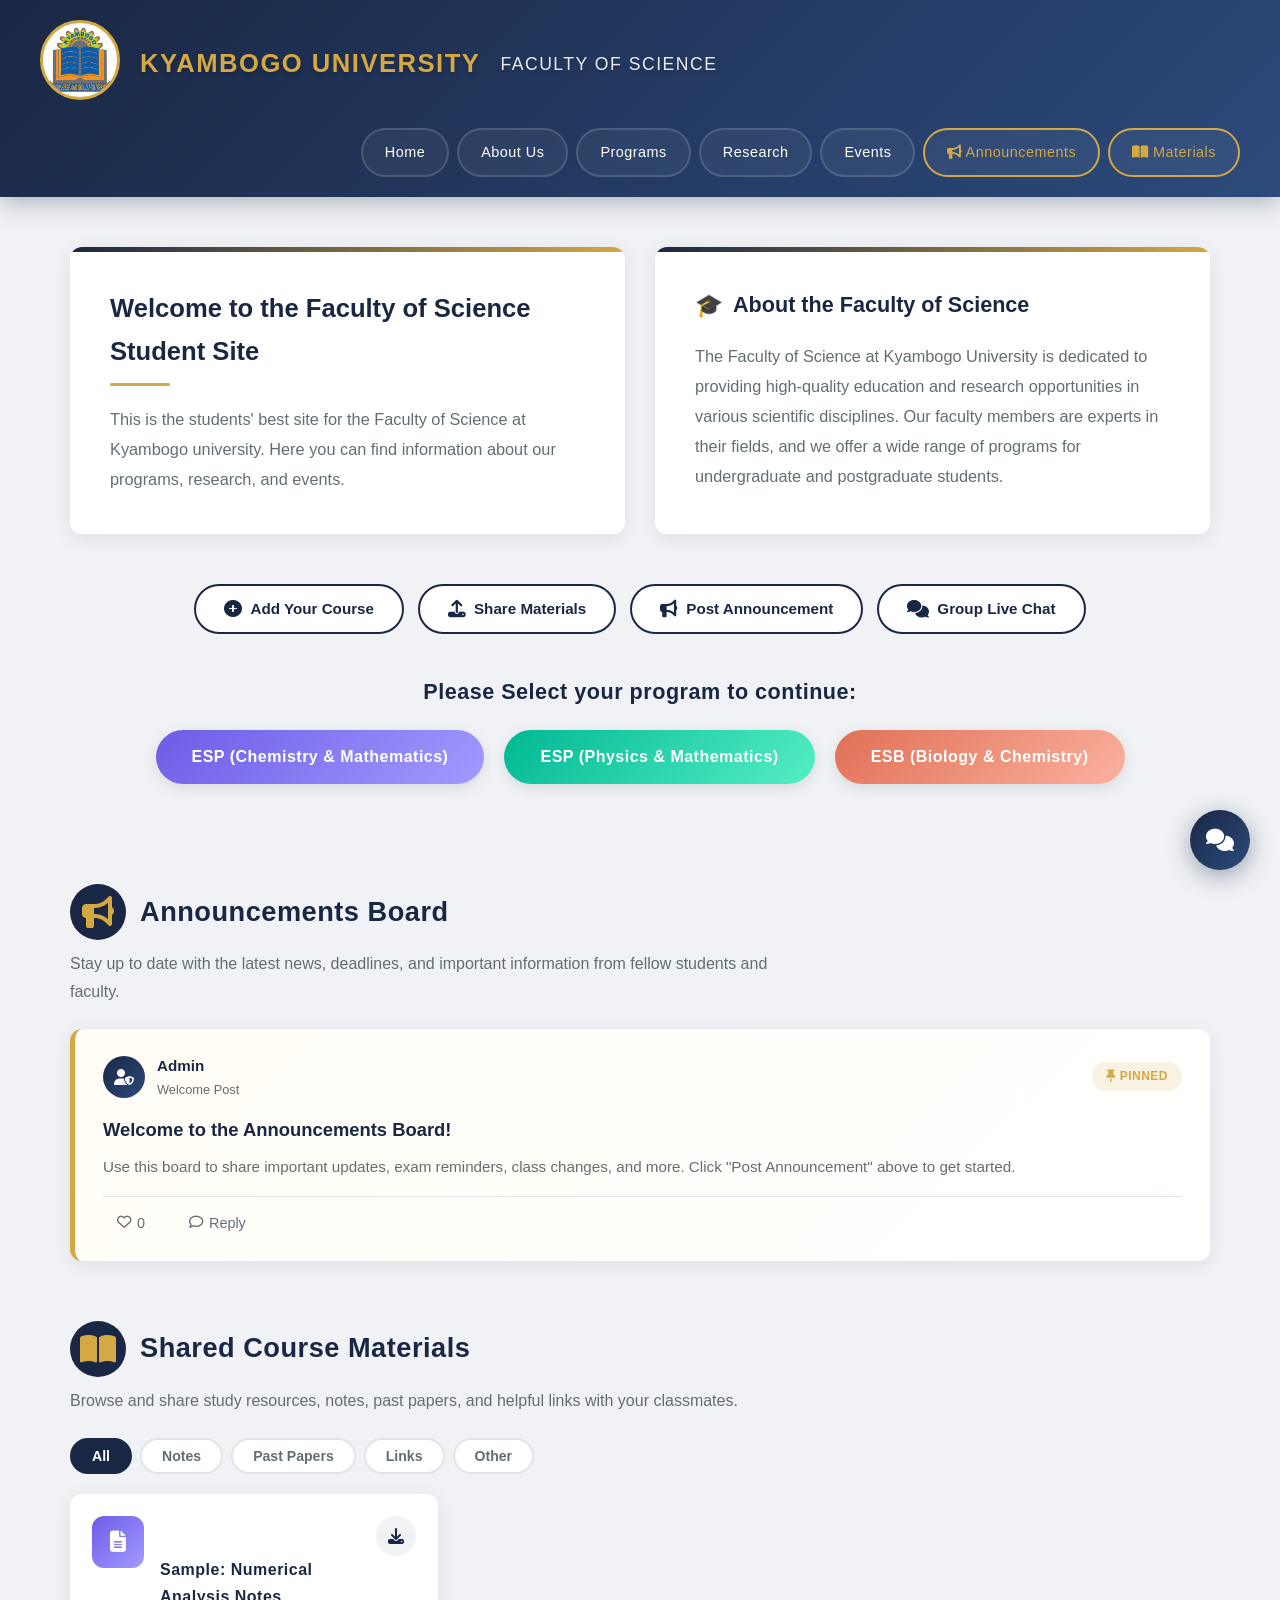
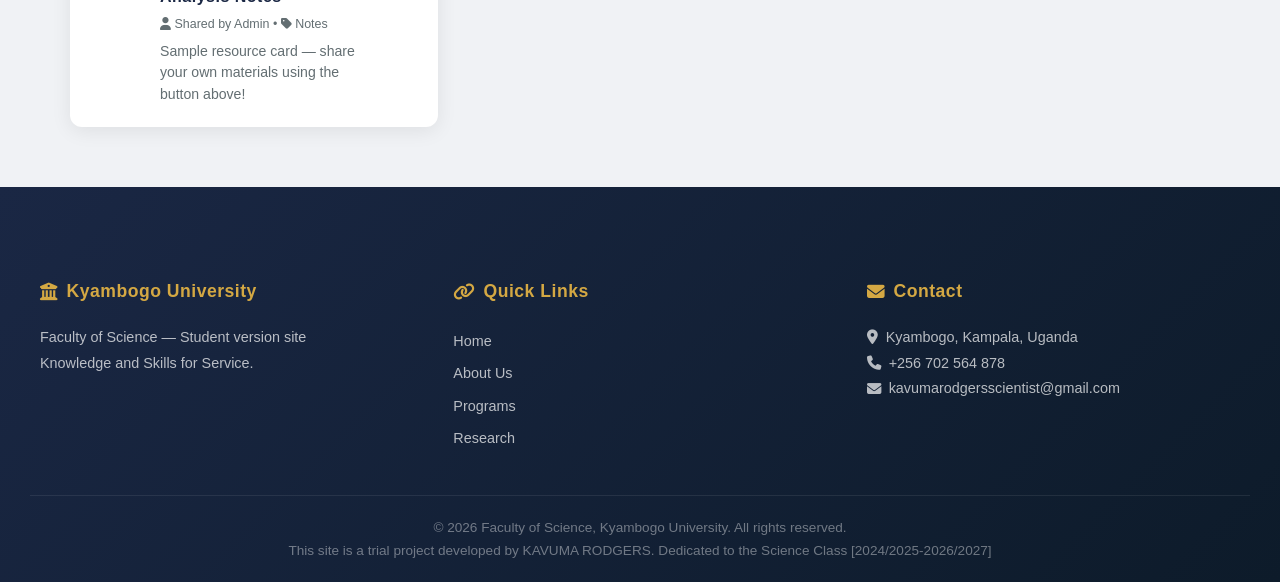
==== commit c8953fc3: "Update print statement from 'Hello' to 'Goodbye'" ====
--- a/index.html
+++ b/index.html
@@ -355,7 +355,8 @@
             </div>
         </div>
         <div class="footer-bottom">
-            <p>&copy; 2025 Faculty of Science, Kyambogo University. All rights reserved.</p>
+            <p>&copy; 2026 Faculty of Science, Kyambogo University. All rights reserved. </p>
+            <p>This site is a trial project developed by KAVUMA RODGERS. Dedicated to the Science Class [2024/2025-2026/2027]</p>
         </div>
     </footer>
 
@@ -366,3 +367,4 @@
 
 
 
+
--- a/style.css
+++ b/style.css
@@ -49,7 +49,7 @@
   align-items: center;
   flex-wrap: wrap;
   gap: 20px;
-  position: relative;
+  position: ;
   top: 0;
   z-index: 1000;
   box-shadow: 0 4px 25px rgba(26, 39, 68, 0.35);
@@ -1841,3 +1841,4 @@
   }
 }
 
+
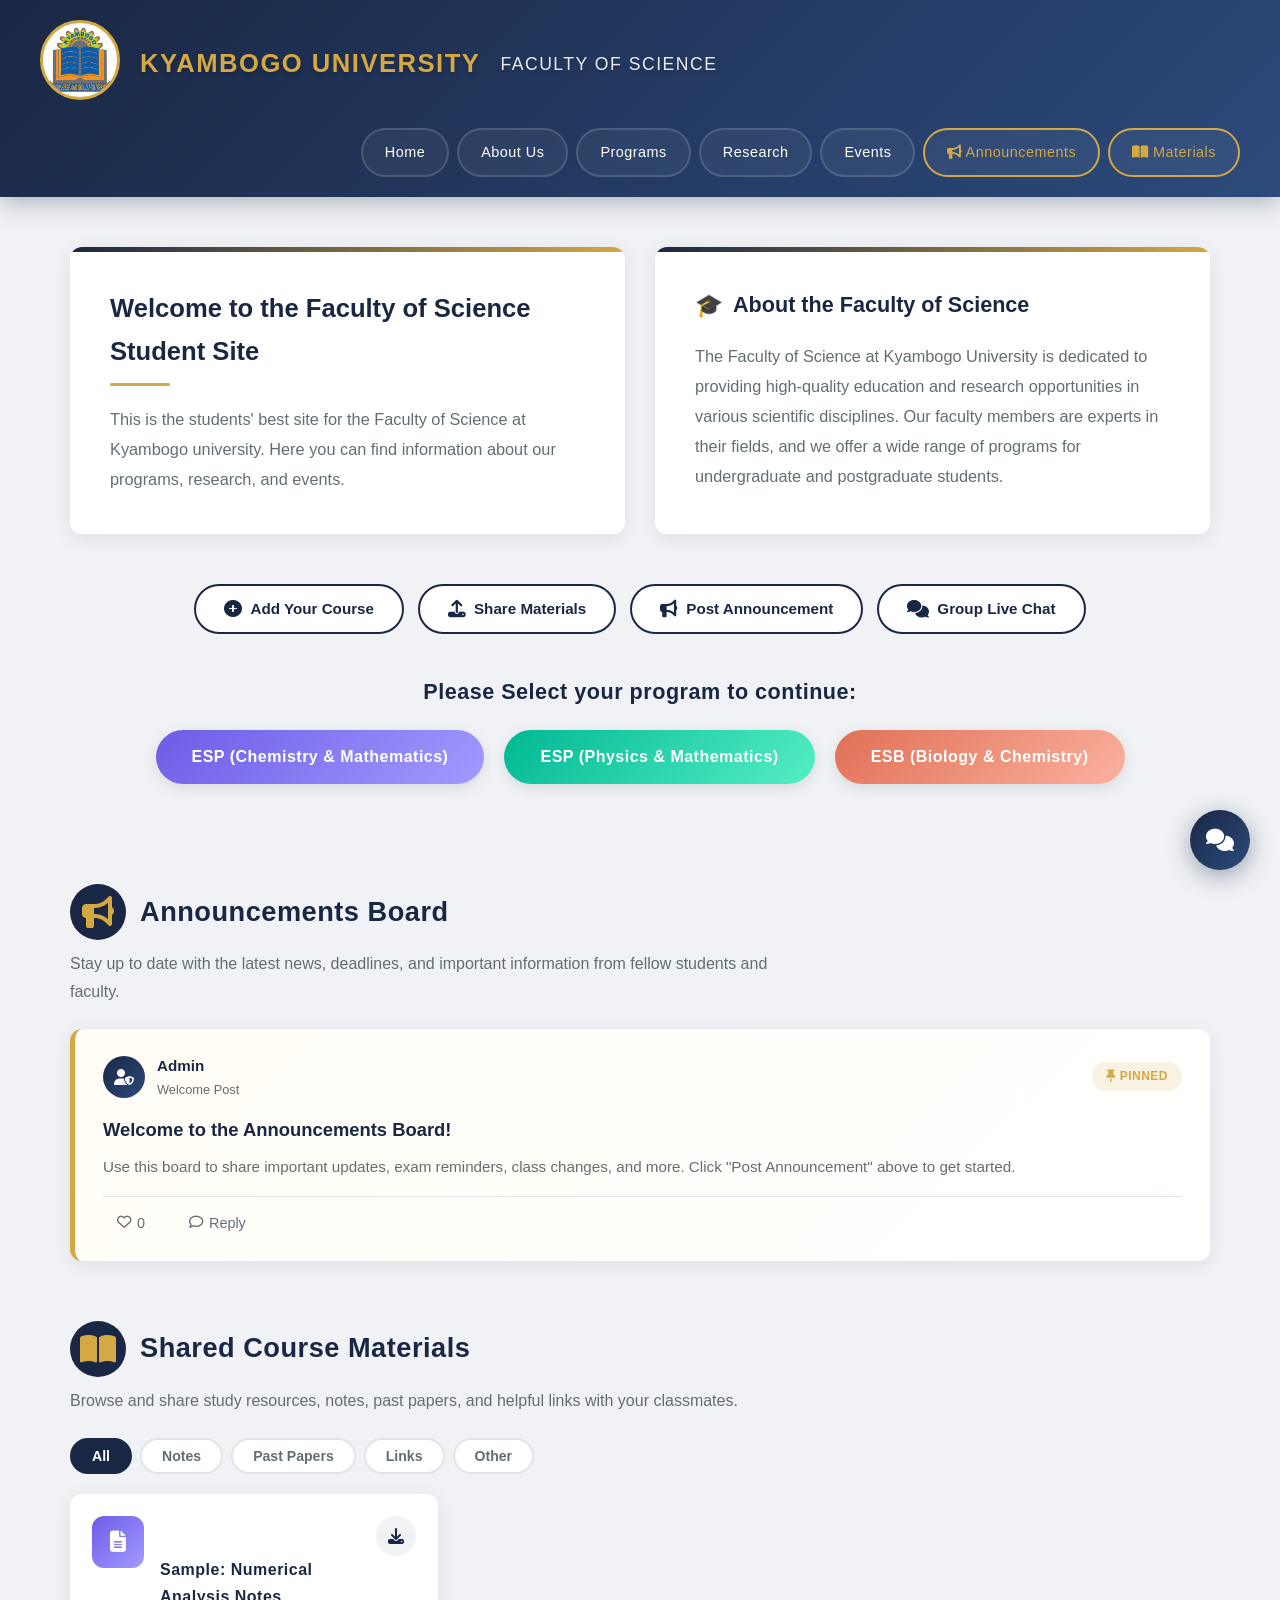
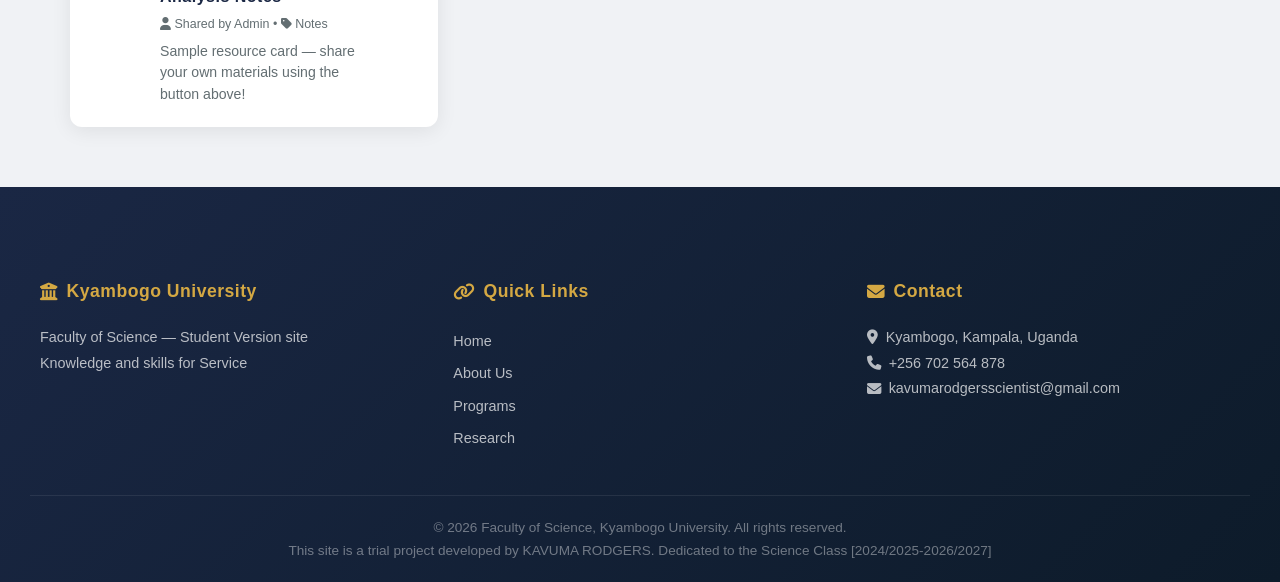
==== commit 0229827c: "Update index.html" ====
--- a/index.html
+++ b/index.html
@@ -147,7 +147,6 @@
                         <option value="chem-math">ESP (Chemistry & Mathematics)</option>
                         <option value="phy-math">ESP (Physics & Mathematics)</option>
                         <option value="bio-chem">ESB (Biology & Chemistry)</option>
-                        <option value="other">OTHER</option>option>
                     </select>
                 </div>
                 <div class="form-group">
@@ -298,7 +297,7 @@
         </div>
         <div class="chat-typing" id="chat-typing" style="display:none;">
             <span class="typing-dots"><span></span><span></span><span></span></span>
-            <span>Coordinator is typing...</span>
+            <span>Someone is typing...</span>
         </div>
         <div class="chat-footer">
             <div class="chat-name-bar" id="chat-name-bar">
@@ -337,8 +336,8 @@
         <div class="footer-content">
             <div class="footer-col">
                 <h4><i class="fas fa-university"></i> Kyambogo University</h4>
-                <p>Faculty of Science — Student version site</p>
-                <p>Knowledge and Skills for Service.</p>
+                <p>Faculty of Science — Student Version site</p>
+                <p>Knowledge and skills for Service</p>
             </div>
             <div class="footer-col">
                 <h4><i class="fas fa-link"></i> Quick Links</h4>
@@ -363,8 +362,3 @@
     <script src="app.js"></script>
 </body>
 </html>
-
-
-
-
-
--- a/style.css
+++ b/style.css
@@ -49,7 +49,7 @@
   align-items: center;
   flex-wrap: wrap;
   gap: 20px;
-  position: ;
+  position:var(--transition);
   top: 0;
   z-index: 1000;
   box-shadow: 0 4px 25px rgba(26, 39, 68, 0.35);
@@ -1840,5 +1840,1564 @@
     gap: 30px;
   }
 }
-
-
+/* ============================================================
+   ADDITIONAL STYLES FOR INNER PAGES
+   (Append to existing style.css)
+   ============================================================ */
+
+/* ===== Active Page Nav Indicator ===== */
+.nav-button.active-page {
+  background: var(--accent);
+  border-color: var(--accent);
+  color: var(--primary);
+  font-weight: 700;
+}
+
+/* ===== Page Hero Banners ===== */
+.page-hero {
+  position: relative;
+  padding: 100px 30px 80px;
+  text-align: center;
+  color: #fff;
+  overflow: hidden;
+  min-height: 320px;
+  display: flex;
+  align-items: center;
+  justify-content: center;
+}
+
+.about-hero {
+  background: linear-gradient(135deg, #1a2744 0%, #2c4a7c 50%, #3a6bb5 100%);
+}
+
+.programs-hero {
+  background: linear-gradient(135deg, #6c5ce7 0%, #a29bfe 50%, #dfe6e9 100%);
+}
+
+.research-hero {
+  background: linear-gradient(135deg, #00b894 0%, #00cec9 50%, #1a2744 100%);
+}
+
+.events-hero {
+  background: linear-gradient(135deg, #e17055 0%, #fab1a0 50%, #fdcb6e 100%);
+}
+
+.hero-overlay {
+  position: absolute;
+  top: 0;
+  left: 0;
+  width: 100%;
+  height: 100%;
+  background: rgba(26, 39, 68, 0.4);
+  z-index: 1;
+}
+
+.hero-content {
+  position: relative;
+  z-index: 2;
+  max-width: 800px;
+  animation: fadeInUp 0.8s ease-out;
+}
+
+.hero-content h1 {
+  font-size: 2.5rem;
+  font-weight: 800;
+  margin-bottom: 16px;
+  text-shadow: 0 3px 8px rgba(0, 0, 0, 0.3);
+  letter-spacing: 1px;
+}
+
+.hero-content h1 i {
+  margin-right: 12px;
+}
+
+.hero-content > p {
+  font-size: 1.15rem;
+  opacity: 0.9;
+  margin-bottom: 20px;
+  line-height: 1.6;
+}
+
+.hero-breadcrumb {
+  display: flex;
+  align-items: center;
+  justify-content: center;
+  gap: 10px;
+  font-size: 0.9rem;
+  opacity: 0.8;
+}
+
+.hero-breadcrumb a {
+  color: #fff;
+  text-decoration: none;
+  transition: color var(--transition);
+}
+
+.hero-breadcrumb a:hover {
+  color: var(--accent);
+}
+
+.hero-breadcrumb i {
+  font-size: 0.7rem;
+}
+
+/* ===== Content Sections ===== */
+.content-section {
+  padding: 60px 0;
+}
+
+.content-section.alt-bg {
+  background: #f8f9fd;
+}
+
+.section-container {
+  max-width: 1200px;
+  margin: 0 auto;
+  padding: 0 30px;
+}
+
+.section-title {
+  display: flex;
+  align-items: center;
+  gap: 14px;
+  margin-bottom: 12px;
+}
+
+.section-title i {
+  font-size: 2rem;
+  color: var(--accent);
+  background: var(--primary);
+  width: 56px;
+  height: 56px;
+  display: flex;
+  align-items: center;
+  justify-content: center;
+  border-radius: 50%;
+  flex-shrink: 0;
+}
+
+.section-title h2 {
+  color: var(--primary);
+  font-size: 1.8rem;
+  letter-spacing: 0.5px;
+}
+
+.section-subtitle {
+  color: var(--text-light);
+  font-size: 1.02rem;
+  margin-bottom: 30px;
+  max-width: 700px;
+  line-height: 1.7;
+}
+
+/* ===== Mission / Vision / Values ===== */
+.mvv-grid {
+  display: grid;
+  grid-template-columns: repeat(auto-fit, minmax(300px, 1fr));
+  gap: 24px;
+}
+
+.mvv-card {
+  background: var(--card-bg);
+  border-radius: var(--radius);
+  padding: 36px 30px;
+  text-align: center;
+  box-shadow: var(--shadow);
+  transition: all var(--transition);
+  position: relative;
+  overflow: hidden;
+}
+
+.mvv-card::after {
+  content: '';
+  position: absolute;
+  bottom: 0;
+  left: 0;
+  width: 100%;
+  height: 4px;
+  background: linear-gradient(90deg, var(--primary), var(--accent));
+  transform: scaleX(0);
+  transition: transform 0.4s;
+}
+
+.mvv-card:hover::after {
+  transform: scaleX(1);
+}
+
+.mvv-card:hover {
+  transform: translateY(-6px);
+  box-shadow: var(--shadow-hover);
+}
+
+.mvv-icon {
+  width: 70px;
+  height: 70px;
+  margin: 0 auto 20px;
+  background: linear-gradient(135deg, var(--primary), var(--primary-light));
+  border-radius: 50%;
+  display: flex;
+  align-items: center;
+  justify-content: center;
+  color: var(--accent);
+  font-size: 1.6rem;
+}
+
+.mvv-card h3 {
+  color: var(--primary);
+  font-size: 1.25rem;
+  margin-bottom: 12px;
+}
+
+.mvv-card p {
+  color: var(--text-light);
+  font-size: 0.95rem;
+  line-height: 1.75;
+}
+
+/* ===== Two Column Layout ===== */
+.two-col-layout {
+  display: grid;
+  grid-template-columns: 1.3fr 1fr;
+  gap: 40px;
+  align-items: start;
+}
+
+.text-block p {
+  color: var(--text-light);
+  font-size: 1rem;
+  line-height: 1.85;
+  margin-bottom: 16px;
+}
+
+/* ===== Stats Block ===== */
+.stats-block {
+  display: grid;
+  grid-template-columns: 1fr 1fr;
+  gap: 18px;
+}
+
+.stat-card {
+  background: var(--card-bg);
+  border-radius: var(--radius);
+  padding: 28px 20px;
+  text-align: center;
+  box-shadow: var(--shadow);
+  transition: all var(--transition);
+}
+
+.stat-card:hover {
+  transform: translateY(-4px);
+  box-shadow: var(--shadow-hover);
+}
+
+.stat-number {
+  font-size: 2.2rem;
+  font-weight: 800;
+  color: var(--primary);
+  display: block;
+  margin-bottom: 4px;
+}
+
+.stat-label {
+  font-size: 0.88rem;
+  color: var(--text-light);
+  font-weight: 500;
+}
+
+/* ===== Department Cards ===== */
+.dept-grid {
+  display: grid;
+  grid-template-columns: repeat(auto-fit, minmax(280px, 1fr));
+  gap: 24px;
+}
+
+.dept-card {
+  background: var(--card-bg);
+  border-radius: var(--radius);
+  padding: 32px 28px;
+  box-shadow: var(--shadow);
+  transition: all var(--transition);
+}
+
+.dept-card:hover {
+  transform: translateY(-5px);
+  box-shadow: var(--shadow-hover);
+}
+
+.dept-icon {
+  width: 60px;
+  height: 60px;
+  background: linear-gradient(135deg, var(--primary), var(--primary-light));
+  border-radius: 14px;
+  display: flex;
+  align-items: center;
+  justify-content: center;
+  color: var(--accent);
+  font-size: 1.4rem;
+  margin-bottom: 18px;
+}
+
+.dept-card h3 {
+  color: var(--primary);
+  font-size: 1.15rem;
+  margin-bottom: 10px;
+}
+
+.dept-card p {
+  color: var(--text-light);
+  font-size: 0.92rem;
+  line-height: 1.7;
+  margin-bottom: 14px;
+}
+
+.dept-highlights {
+  list-style: none;
+  padding: 0;
+}
+
+.dept-highlights li {
+  font-size: 0.88rem;
+  color: var(--text);
+  padding: 5px 0;
+  display: flex;
+  align-items: center;
+  gap: 8px;
+}
+
+.dept-highlights li i {
+  color: var(--success);
+  font-size: 0.8rem;
+}
+
+/* ===== Leadership Grid ===== */
+.leadership-grid {
+  display: grid;
+  grid-template-columns: repeat(auto-fit, minmax(240px, 1fr));
+  gap: 24px;
+}
+
+.leader-card {
+  background: var(--card-bg);
+  border-radius: var(--radius);
+  padding: 32px 24px;
+  text-align: center;
+  box-shadow: var(--shadow);
+  transition: all var(--transition);
+}
+
+.leader-card:hover {
+  transform: translateY(-5px);
+  box-shadow: var(--shadow-hover);
+}
+
+.leader-avatar {
+  width: 80px;
+  height: 80px;
+  margin: 0 auto 16px;
+  background: linear-gradient(135deg, var(--primary), var(--primary-light));
+  border-radius: 50%;
+  display: flex;
+  align-items: center;
+  justify-content: center;
+  color: var(--accent);
+  font-size: 1.8rem;
+}
+
+.leader-card h4 {
+  color: var(--primary);
+  font-size: 1.05rem;
+  margin-bottom: 4px;
+}
+
+.leader-role {
+  display: block;
+  color: var(--accent);
+  font-size: 0.85rem;
+  font-weight: 600;
+  margin-bottom: 10px;
+  text-transform: uppercase;
+  letter-spacing: 0.5px;
+}
+
+.leader-card p {
+  color: var(--text-light);
+  font-size: 0.88rem;
+  line-height: 1.6;
+  margin-bottom: 14px;
+}
+
+.leader-contact {
+  display: flex;
+  justify-content: center;
+  gap: 12px;
+}
+
+.leader-contact a {
+  width: 36px;
+  height: 36px;
+  border-radius: 50%;
+  background: rgba(26, 39, 68, 0.06);
+  color: var(--primary);
+  display: flex;
+  align-items: center;
+  justify-content: center;
+  text-decoration: none;
+  transition: all var(--transition);
+}
+
+.leader-contact a:hover {
+  background: var(--primary);
+  color: #fff;
+  transform: scale(1.1);
+}
+
+/* ===== Why Choose Us ===== */
+.why-grid {
+  display: grid;
+  grid-template-columns: repeat(auto-fit, minmax(320px, 1fr));
+  gap: 24px;
+}
+
+.why-item {
+  background: var(--card-bg);
+  border-radius: var(--radius);
+  padding: 30px;
+  box-shadow: var(--shadow);
+  transition: all var(--transition);
+  position: relative;
+  overflow: hidden;
+}
+
+.why-item:hover {
+  transform: translateY(-4px);
+  box-shadow: var(--shadow-hover);
+}
+
+.why-number {
+  font-size: 3rem;
+  font-weight: 900;
+  color: rgba(26, 39, 68, 0.06);
+  position: absolute;
+  top: 10px;
+  right: 20px;
+  line-height: 1;
+}
+
+.why-item h4 {
+  color: var(--primary);
+  font-size: 1.1rem;
+  margin-bottom: 8px;
+}
+
+.why-item p {
+  color: var(--text-light);
+  font-size: 0.92rem;
+  line-height: 1.7;
+}
+
+/* ===== FAQ ===== */
+.faq-list {
+  max-width: 800px;
+  display: flex;
+  flex-direction: column;
+  gap: 12px;
+}
+
+.faq-item {
+  background: var(--card-bg);
+  border-radius: var(--radius);
+  box-shadow: 0 2px 10px rgba(0, 0, 0, 0.05);
+  overflow: hidden;
+  transition: all var(--transition);
+}
+
+.faq-question {
+  width: 100%;
+  padding: 20px 24px;
+  background: none;
+  border: none;
+  display: flex;
+  justify-content: space-between;
+  align-items: center;
+  cursor: pointer;
+  font-size: 1rem;
+  font-weight: 600;
+  color: var(--primary);
+  text-align: left;
+  font-family: inherit;
+  transition: all var(--transition);
+}
+
+.faq-question:hover {
+  background: rgba(26, 39, 68, 0.02);
+}
+
+.faq-question i {
+  transition: transform 0.3s;
+  color: var(--accent);
+}
+
+.faq-item.open .faq-question i {
+  transform: rotate(180deg);
+}
+
+.faq-answer {
+  max-height: 0;
+  overflow: hidden;
+  transition: max-height 0.4s ease, padding 0.4s ease;
+  padding: 0 24px;
+}
+
+.faq-item.open .faq-answer {
+  max-height: 300px;
+  padding: 0 24px 20px;
+}
+
+.faq-answer p {
+  color: var(--text-light);
+  font-size: 0.95rem;
+  line-height: 1.75;
+}
+
+/* ===== Program Level Tabs ===== */
+.program-level-tabs {
+  display: flex;
+  gap: 10px;
+  flex-wrap: wrap;
+  margin-bottom: 30px;
+  padding: 6px;
+  background: var(--card-bg);
+  border-radius: 50px;
+  box-shadow: var(--shadow);
+  width: fit-content;
+}
+
+.level-tab {
+  padding: 12px 28px;
+  border: none;
+  border-radius: 50px;
+  background: transparent;
+  color: var(--text-light);
+  font-size: 0.95rem;
+  font-weight: 600;
+  cursor: pointer;
+  transition: all var(--transition);
+  display: flex;
+  align-items: center;
+  gap: 8px;
+  font-family: inherit;
+}
+
+.level-tab:hover,
+.level-tab.active {
+  background: linear-gradient(135deg, var(--primary), var(--primary-light));
+  color: #fff;
+  box-shadow: 0 4px 15px rgba(26, 39, 68, 0.3);
+}
+
+/* ===== Program Detail Cards ===== */
+.program-detail-grid {
+  display: flex;
+  flex-direction: column;
+  gap: 30px;
+}
+
+.program-card-full {
+  background: var(--card-bg);
+  border-radius: var(--radius);
+  overflow: hidden;
+  box-shadow: var(--shadow);
+  transition: all var(--transition);
+  animation: fadeInUp 0.6s ease-out;
+}
+
+.program-card-full:hover {
+  box-shadow: var(--shadow-hover);
+}
+
+.program-card-header {
+  padding: 30px 32px;
+  color: #fff;
+  position: relative;
+}
+
+.chem-gradient {
+  background: linear-gradient(135deg, #6c5ce7, #a29bfe);
+}
+
+.phy-gradient {
+  background: linear-gradient(135deg, #00b894, #55efc4);
+}
+
+.bio-gradient {
+  background: linear-gradient(135deg, #e17055, #fab1a0);
+}
+
+.pg-gradient {
+  background: linear-gradient(135deg, #0984e3, #74b9ff);
+}
+
+.phd-gradient {
+  background: linear-gradient(135deg, var(--primary), #3a6bb5);
+}
+
+.program-badge {
+  display: inline-block;
+  background: rgba(255, 255, 255, 0.2);
+  padding: 4px 16px;
+  border-radius: 20px;
+  font-size: 0.82rem;
+  font-weight: 700;
+  letter-spacing: 1px;
+  margin-bottom: 10px;
+  backdrop-filter: blur(4px);
+}
+
+.program-card-header h3 {
+  font-size: 1.5rem;
+  font-weight: 700;
+  margin-bottom: 8px;
+}
+
+.program-duration {
+  font-size: 0.9rem;
+  opacity: 0.9;
+}
+
+.program-duration i {
+  margin-right: 4px;
+}
+
+.program-card-body {
+  padding: 30px 32px;
+}
+
+.program-overview {
+  margin-bottom: 24px;
+}
+
+.program-overview h4,
+.program-requirements h5 {
+  color: var(--primary);
+  font-size: 1.1rem;
+  margin-bottom: 10px;
+  display: flex;
+  align-items: center;
+  gap: 8px;
+}
+
+.program-overview h4 i,
+.program-requirements h5 i {
+  color: var(--accent);
+}
+
+.program-overview p {
+  color: var(--text-light);
+  font-size: 0.95rem;
+  line-height: 1.75;
+}
+
+.program-details-grid {
+  display: grid;
+  grid-template-columns: repeat(auto-fit, minmax(220px, 1fr));
+  gap: 20px;
+  margin-bottom: 24px;
+}
+
+.detail-box {
+  background: #f8f9fd;
+  border-radius: 10px;
+  padding: 20px;
+}
+
+.detail-box h5 {
+  color: var(--primary);
+  font-size: 0.95rem;
+  margin-bottom: 12px;
+  display: flex;
+  align-items: center;
+  gap: 6px;
+}
+
+.detail-box h5 i {
+  color: var(--accent);
+}
+
+.detail-box ul {
+  list-style: none;
+  padding: 0;
+}
+
+.detail-box ul li {
+  font-size: 0.88rem;
+  color: var(--text-light);
+  padding: 4px 0;
+  padding-left: 16px;
+  position: relative;
+}
+
+.detail-box ul li::before {
+  content: '•';
+  position: absolute;
+  left: 0;
+  color: var(--accent);
+  font-weight: bold;
+}
+
+.program-requirements {
+  margin-top: 20px;
+  padding-top: 20px;
+  border-top: 1px solid var(--border);
+}
+
+.req-tags {
+  display: flex;
+  flex-wrap: wrap;
+  gap: 10px;
+}
+
+.req-tag {
+  background: rgba(39, 174, 96, 0.08);
+  color: var(--success);
+  padding: 8px 16px;
+  border-radius: 8px;
+  font-size: 0.85rem;
+  font-weight: 500;
+  display: flex;
+  align-items: center;
+  gap: 6px;
+}
+
+.req-tag i {
+  font-size: 0.75rem;
+}
+
+/* ===== Timeline ===== */
+.timeline {
+  position: relative;
+  padding-left: 40px;
+  max-width: 800px;
+}
+
+.timeline::before {
+  content: '';
+  position: absolute;
+  left: 18px;
+  top: 0;
+  bottom: 0;
+  width: 3px;
+  background: linear-gradient(180deg, var(--primary), var(--accent));
+  border-radius: 2px;
+}
+
+.timeline-item {
+  position: relative;
+  margin-bottom: 30px;
+  animation: fadeInUp 0.5s ease-out;
+}
+
+.timeline-marker {
+  position: absolute;
+  left: -32px;
+  top: 4px;
+  width: 36px;
+  height: 36px;
+  background: var(--primary);
+  border-radius: 50%;
+  display: flex;
+  align-items: center;
+  justify-content: center;
+  color: var(--accent);
+  font-size: 0.85rem;
+  border: 3px solid var(--bg);
+  z-index: 1;
+}
+
+.timeline-content {
+  background: var(--card-bg);
+  padding: 20px 24px;
+  border-radius: var(--radius);
+  box-shadow: var(--shadow);
+  transition: all var(--transition);
+}
+
+.timeline-content:hover {
+  transform: translateX(6px);
+  box-shadow: var(--shadow-hover);
+}
+
+.timeline-content h4 {
+  color: var(--primary);
+  font-size: 1.05rem;
+  margin-bottom: 6px;
+}
+
+.timeline-content p {
+  color: var(--text-light);
+  font-size: 0.92rem;
+  line-height: 1.65;
+}
+
+/* ===== Research Page Specific ===== */
+.research-intro-text {
+  max-width: 900px;
+}
+
+.research-intro-text p {
+  color: var(--text-light);
+  font-size: 1rem;
+  line-height: 1.85;
+  margin-bottom: 16px;
+}
+
+.research-stats-row {
+  display: flex;
+  gap: 24px;
+  flex-wrap: wrap;
+  margin-top: 24px;
+}
+
+.r-stat {
+  display: flex;
+  flex-direction: column;
+  align-items: center;
+  background: var(--card-bg);
+  padding: 20px 28px;
+  border-radius: var(--radius);
+  box-shadow: var(--shadow);
+  min-width: 120px;
+  transition: all var(--transition);
+}
+
+.r-stat:hover {
+  transform: translateY(-4px);
+  box-shadow: var(--shadow-hover);
+}
+
+.r-stat i {
+  font-size: 1.5rem;
+  color: var(--accent);
+  margin-bottom: 8px;
+}
+
+.r-stat strong {
+  font-size: 1.6rem;
+  color: var(--primary);
+}
+
+.r-stat span {
+  font-size: 0.8rem;
+  color: var(--text-light);
+}
+
+.research-areas-grid {
+  display: grid;
+  grid-template-columns: repeat(auto-fit, minmax(320px, 1fr));
+  gap: 24px;
+}
+
+.research-area-card {
+  background: var(--card-bg);
+  border-radius: var(--radius);
+  padding: 28px;
+  box-shadow: var(--shadow);
+  transition: all var(--transition);
+}
+
+.research-area-card:hover {
+  transform: translateY(-5px);
+  box-shadow: var(--shadow-hover);
+}
+
+.ra-icon {
+  width: 56px;
+  height: 56px;
+  border-radius: 14px;
+  display: flex;
+  align-items: center;
+  justify-content: center;
+  color: #fff;
+  font-size: 1.3rem;
+  margin-bottom: 16px;
+}
+
+.research-area-card h4 {
+  color: var(--primary);
+  font-size: 1.1rem;
+  margin-bottom: 8px;
+}
+
+.research-area-card p {
+  color: var(--text-light);
+  font-size: 0.92rem;
+  line-height: 1.7;
+  margin-bottom: 14px;
+}
+
+.ra-tags {
+  display: flex;
+  gap: 6px;
+  flex-wrap: wrap;
+}
+
+.ra-tags span {
+  background: rgba(26, 39, 68, 0.06);
+  color: var(--primary-light);
+  padding: 4px 12px;
+  border-radius: 15px;
+  font-size: 0.78rem;
+  font-weight: 600;
+}
+
+/* ===== Publications ===== */
+.publications-list {
+  display: flex;
+  flex-direction: column;
+  gap: 16px;
+}
+
+.publication-card {
+  background: var(--card-bg);
+  border-radius: var(--radius);
+  padding: 24px 28px;
+  box-shadow: var(--shadow);
+  display: flex;
+  gap: 20px;
+  align-items: flex-start;
+  transition: all var(--transition);
+}
+
+.publication-card:hover {
+  transform: translateX(6px);
+  box-shadow: var(--shadow-hover);
+}
+
+.pub-year {
+  background: linear-gradient(135deg, var(--primary), var(--primary-light));
+  color: var(--accent);
+  padding: 12px 18px;
+  border-radius: 10px;
+  font-size: 1rem;
+  font-weight: 800;
+  white-space: nowrap;
+  flex-shrink: 0;
+}
+
+.pub-info h4 {
+  color: var(--primary);
+  font-size: 1.05rem;
+  margin-bottom: 6px;
+  text-align: left;
+}
+
+.pub-authors,
+.pub-journal {
+  font-size: 0.85rem;
+  color: var(--text-light);
+  margin-bottom: 4px;
+  display: flex;
+  align-items: center;
+  gap: 6px;
+}
+
+.pub-authors i,
+.pub-journal i {
+  color: var(--accent);
+  width: 16px;
+}
+
+.pub-tags {
+  display: flex;
+  gap: 6px;
+  margin-top: 8px;
+}
+
+.pub-tags span {
+  background: rgba(26, 39, 68, 0.06);
+  color: var(--primary-light);
+  padding: 3px 12px;
+  border-radius: 15px;
+  font-size: 0.75rem;
+  font-weight: 600;
+}
+
+/* ===== Research Projects ===== */
+.projects-grid {
+  display: grid;
+  grid-template-columns: repeat(auto-fit, minmax(340px, 1fr));
+  gap: 24px;
+}
+
+.project-card {
+  background: var(--card-bg);
+  border-radius: var(--radius);
+  padding: 28px;
+  box-shadow: var(--shadow);
+  transition: all var(--transition);
+}
+
+.project-card:hover {
+  transform: translateY(-4px);
+  box-shadow: var(--shadow-hover);
+}
+
+.project-status {
+  display: inline-block;
+  padding: 4px 14px;
+  border-radius: 20px;
+  font-size: 0.78rem;
+  font-weight: 700;
+  text-transform: uppercase;
+  letter-spacing: 0.5px;
+  margin-bottom: 12px;
+}
+
+.project-status.ongoing {
+  background: rgba(52, 152, 219, 0.12);
+  color: var(--info);
+}
+
+.project-status.completed {
+  background: rgba(39, 174, 96, 0.12);
+  color: var(--success);
+}
+
+.project-card h4 {
+  color: var(--primary);
+  font-size: 1.08rem;
+  margin-bottom: 10px;
+  text-align: left;
+}
+
+.project-card p {
+  color: var(--text-light);
+  font-size: 0.92rem;
+  line-height: 1.7;
+  margin-bottom: 14px;
+}
+
+.project-meta {
+  display: flex;
+  gap: 18px;
+  flex-wrap: wrap;
+  margin-bottom: 14px;
+  font-size: 0.85rem;
+  color: var(--text-light);
+}
+
+.project-meta span {
+  display: flex;
+  align-items: center;
+  gap: 6px;
+}
+
+.project-meta i {
+  color: var(--accent);
+}
+
+.project-progress {
+  position: relative;
+  height: 8px;
+  background: var(--border);
+  border-radius: 4px;
+  overflow: hidden;
+}
+
+.progress-bar {
+  height: 100%;
+  background: linear-gradient(90deg, var(--info), #74b9ff);
+  border-radius: 4px;
+  transition: width 1.5s ease-out;
+}
+
+.progress-bar.completed-bar {
+  background: linear-gradient(90deg, var(--success), #55efc4);
+}
+
+.project-progress span {
+  position: absolute;
+  right: 0;
+  top: -22px;
+  font-size: 0.78rem;
+  color: var(--text-light);
+  font-weight: 600;
+}
+
+/* ===== CTA Banner ===== */
+.cta-banner {
+  background: linear-gradient(135deg, var(--primary), var(--primary-light));
+  border-radius: var(--radius);
+  padding: 40px;
+  display: flex;
+  align-items: center;
+  justify-content: space-between;
+  gap: 30px;
+  flex-wrap: wrap;
+  color: #fff;
+}
+
+.cta-text h3 {
+  font-size: 1.4rem;
+  margin-bottom: 10px;
+  display: flex;
+  align-items: center;
+  gap: 10px;
+}
+
+.cta-text p {
+  opacity: 0.9;
+  font-size: 0.95rem;
+  max-width: 500px;
+  line-height: 1.7;
+}
+
+.cta-actions {
+  display: flex;
+  gap: 12px;
+  flex-wrap: wrap;
+}
+
+.cta-btn {
+  padding: 14px 28px;
+  border-radius: 50px;
+  text-decoration: none;
+  font-weight: 600;
+  font-size: 0.95rem;
+  transition: all var(--transition);
+  display: flex;
+  align-items: center;
+  gap: 8px;
+}
+
+.primary-cta {
+  background: var(--accent);
+  color: var(--primary);
+}
+
+.primary-cta:hover {
+  background: var(--accent-hover);
+  transform: translateY(-2px);
+  box-shadow: 0 4px 15px rgba(212, 168, 67, 0.4);
+}
+
+.secondary-cta {
+  background: rgba(255, 255, 255, 0.15);
+  color: #fff;
+  border: 2px solid rgba(255, 255, 255, 0.3);
+}
+
+.secondary-cta:hover {
+  background: rgba(255, 255, 255, 0.25);
+  transform: translateY(-2px);
+}
+
+/* ===== Events Page ===== */
+.event-filters {
+  display: flex;
+  gap: 10px;
+  flex-wrap: wrap;
+  margin-bottom: 30px;
+}
+
+.event-filter-btn {
+  padding: 10px 22px;
+  border: 2px solid var(--border);
+  border-radius: 25px;
+  background: var(--card-bg);
+  color: var(--text-light);
+  font-size: 0.88rem;
+  font-weight: 600;
+  cursor: pointer;
+  transition: all var(--transition);
+  display: flex;
+  align-items: center;
+  gap: 6px;
+  font-family: inherit;
+}
+
+.event-filter-btn:hover,
+.event-filter-btn.active {
+  background: var(--primary);
+  color: #fff;
+  border-color: var(--primary);
+}
+
+.events-grid {
+  display: grid;
+  grid-template-columns: repeat(auto-fit, minmax(360px, 1fr));
+  gap: 24px;
+}
+
+.event-card {
+  background: var(--card-bg);
+  border-radius: var(--radius);
+  overflow: hidden;
+  box-shadow: var(--shadow);
+  transition: all var(--transition);
+  display: flex;
+  flex-direction: column;
+  position: relative;
+  animation: fadeInUp 0.5s ease-out;
+}
+
+.event-card:hover {
+  transform: translateY(-5px);
+  box-shadow: var(--shadow-hover);
+}
+
+.event-date-badge {
+  position: absolute;
+  top: 16px;
+  right: 16px;
+  background: var(--card-bg);
+  border-radius: 10px;
+  padding: 10px 14px;
+  text-align: center;
+  box-shadow: 0 2px 10px rgba(0, 0, 0, 0.1);
+  z-index: 2;
+  line-height: 1.2;
+}
+
+.event-month {
+  display: block;
+  font-size: 0.7rem;
+  font-weight: 700;
+  color: var(--danger);
+  text-transform: uppercase;
+  letter-spacing: 1px;
+}
+
+.event-day {
+  display: block;
+  font-size: 1.6rem;
+  font-weight: 800;
+  color: var(--primary);
+}
+
+.event-year {
+  display: block;
+  font-size: 0.7rem;
+  color: var(--text-light);
+}
+
+.event-image-placeholder {
+  height: 160px;
+  display: flex;
+  align-items: center;
+  justify-content: center;
+  font-size: 3rem;
+  color: rgba(255, 255, 255, 0.6);
+}
+
+.seminar-bg {
+  background: linear-gradient(135deg, #6c5ce7, #a29bfe);
+}
+
+.workshop-bg {
+  background: linear-gradient(135deg, #0984e3, #74b9ff);
+}
+
+.competition-bg {
+  background: linear-gradient(135deg, #fdcb6e, #f39c12);
+}
+
+.social-bg {
+  background: linear-gradient(135deg, #e17055, #fab1a0);
+}
+
+.event-details {
+  padding: 22px 24px;
+  flex: 1;
+  display: flex;
+  flex-direction: column;
+}
+
+.event-category-tag {
+  display: inline-block;
+  padding: 3px 14px;
+  border-radius: 15px;
+  font-size: 0.75rem;
+  font-weight: 700;
+  text-transform: uppercase;
+  letter-spacing: 0.5px;
+  margin-bottom: 10px;
+  width: fit-content;
+}
+
+.event-category-tag.seminar {
+  background: rgba(108, 92, 231, 0.1);
+  color: #6c5ce7;
+}
+
+.event-category-tag.workshop {
+  background: rgba(9, 132, 227, 0.1);
+  color: #0984e3;
+}
+
+.event-category-tag.competition {
+  background: rgba(243, 156, 18, 0.1);
+  color: #f39c12;
+}
+
+.event-category-tag.social {
+  background: rgba(225, 112, 85, 0.1);
+  color: #e17055;
+}
+
+.event-details h3 {
+  color: var(--primary);
+  font-size: 1.15rem;
+  margin-bottom: 8px;
+}
+
+.event-details > p {
+  color: var(--text-light);
+  font-size: 0.92rem;
+  line-height: 1.65;
+  margin-bottom: 14px;
+}
+
+.event-info-row {
+  display: flex;
+  gap: 18px;
+  flex-wrap: wrap;
+  font-size: 0.84rem;
+  color: var(--text-light);
+  margin-bottom: 8px;
+}
+
+.event-info-row span {
+  display: flex;
+  align-items: center;
+  gap: 5px;
+}
+
+.event-info-row i {
+  color: var(--accent);
+  width: 14px;
+}
+
+.event-actions {
+  display: flex;
+  gap: 8px;
+  margin-top: auto;
+  padding-top: 16px;
+  border-top: 1px solid var(--border);
+  flex-wrap: wrap;
+}
+
+.event-rsvp,
+.event-remind,
+.event-share {
+  padding: 8px 18px;
+  border: 2px solid var(--border);
+  border-radius: 25px;
+  background: var(--card-bg);
+  color: var(--text-light);
+  font-size: 0.82rem;
+  font-weight: 600;
+  cursor: pointer;
+  transition: all var(--transition);
+  display: flex;
+  align-items: center;
+  gap: 5px;
+  font-family: inherit;
+}
+
+.event-rsvp:hover,
+.event-rsvp.rsvped {
+  background: var(--success);
+  color: #fff;
+  border-color: var(--success);
+}
+
+.event-remind:hover,
+.event-remind.reminded {
+  background: var(--warning);
+  color: #fff;
+  border-color: var(--warning);
+}
+
+.event-share:hover {
+  background: var(--info);
+  color: #fff;
+  border-color: var(--info);
+}
+
+/* ===== Past Events ===== */
+.past-events-grid {
+  display: grid;
+  grid-template-columns: repeat(auto-fit, minmax(300px, 1fr));
+  gap: 24px;
+}
+
+.past-event-card {
+  background: var(--card-bg);
+  border-radius: var(--radius);
+  padding: 28px;
+  box-shadow: var(--shadow);
+  transition: all var(--transition);
+  position: relative;
+  overflow: hidden;
+}
+
+.past-event-card:hover {
+  transform: translateY(-4px);
+  box-shadow: var(--shadow-hover);
+}
+
+.past-event-overlay {
+  position: absolute;
+  top: 14px;
+  right: 14px;
+}
+
+.past-badge {
+  background: rgba(39, 174, 96, 0.1);
+  color: var(--success);
+  padding: 4px 12px;
+  border-radius: 15px;
+  font-size: 0.72rem;
+  font-weight: 700;
+  text-transform: uppercase;
+}
+
+.past-event-icon {
+  width: 56px;
+  height: 56px;
+  background: linear-gradient(135deg, var(--primary), var(--primary-light));
+  border-radius: 14px;
+  display: flex;
+  align-items: center;
+  justify-content: center;
+  color: var(--accent);
+  font-size: 1.3rem;
+  margin-bottom: 16px;
+}
+
+.past-event-card h4 {
+  color: var(--primary);
+  font-size: 1.1rem;
+  margin-bottom: 8px;
+  text-align: left;
+}
+
+.past-event-card p {
+  color: var(--text-light);
+  font-size: 0.9rem;
+  line-height: 1.7;
+  margin-bottom: 14px;
+}
+
+.past-date,
+.past-attendees {
+  display: block;
+  font-size: 0.82rem;
+  color: var(--text-light);
+  margin-bottom: 4px;
+}
+
+.past-date i,
+.past-attendees i {
+  color: var(--accent);
+  margin-right: 4px;
+  width: 14px;
+}
+
+/* ===== Suggest Event Form ===== */
+.suggest-form-container {
+  max-width: 700px;
+  background: var(--card-bg);
+  border-radius: var(--radius);
+  box-shadow: var(--shadow);
+  overflow: hidden;
+}
+
+.suggest-form-container form {
+  padding: 30px;
+}
+
+/* ===== Inner Page Responsive ===== */
+@media (max-width: 900px) {
+  .hero-content h1 {
+    font-size: 1.8rem;
+  }
+
+  .two-col-layout {
+    grid-template-columns: 1fr;
+  }
+
+  .research-stats-row {
+    justify-content: center;
+  }
+
+  .events-grid {
+    grid-template-columns: 1fr;
+  }
+
+  .cta-banner {
+    flex-direction: column;
+    text-align: center;
+  }
+
+  .cta-actions {
+    justify-content: center;
+  }
+
+  .publication-card {
+    flex-direction: column;
+  }
+
+  .program-level-tabs {
+    width: 100%;
+    border-radius: var(--radius);
+  }
+
+  .level-tab {
+    flex: 1;
+    justify-content: center;
+    border-radius: 8px;
+  }
+}
+
+@media (max-width: 600px) {
+  .page-hero {
+    padding: 70px 20px 60px;
+    min-height: 250px;
+  }
+
+  .hero-content h1 {
+    font-size: 1.4rem;
+  }
+
+  .section-title h2 {
+    font-size: 1.4rem;
+  }
+
+  .stats-block {
+    grid-template-columns: 1fr;
+  }
+
+  .program-details-grid {
+    grid-template-columns: 1fr;
+  }
+
+  .req-tags {
+    flex-direction: column;
+  }
+
+  .timeline {
+    padding-left: 30px;
+  }
+
+  .timeline-marker {
+    width: 30px;
+    height: 30px;
+    left: -26px;
+    font-size: 0.7rem;
+  }
+
+  .event-image-placeholder {
+    height: 120px;
+  }
+}
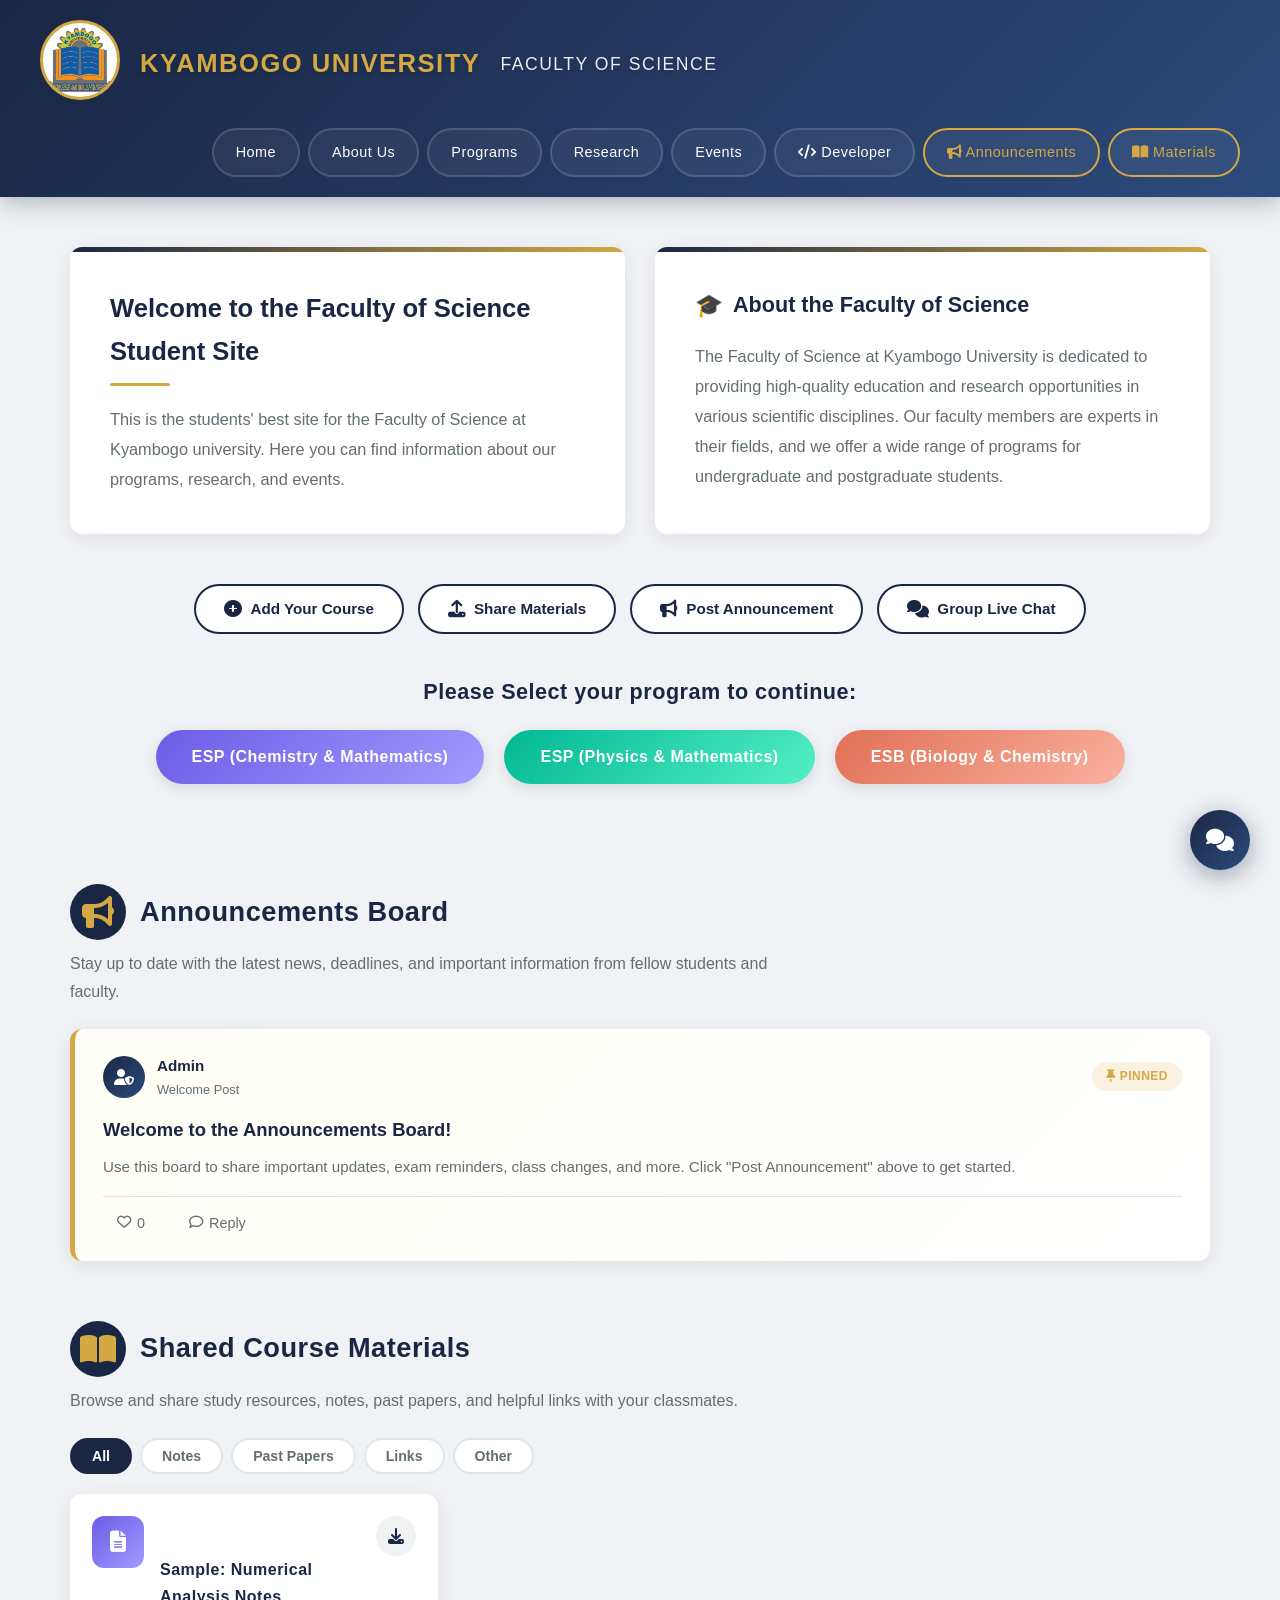
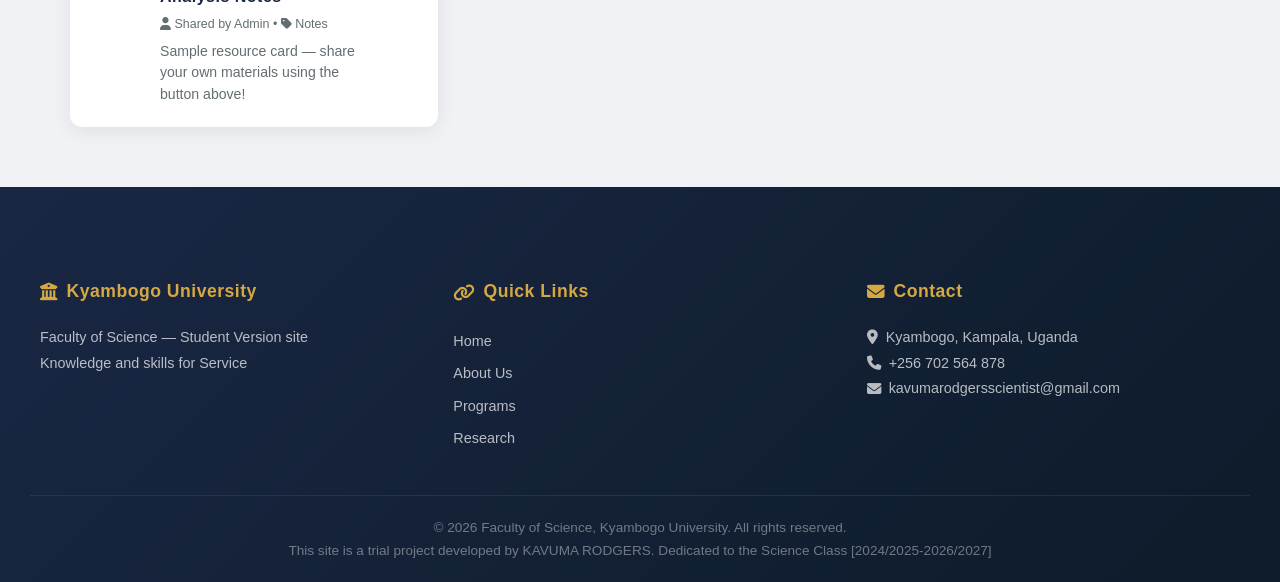
==== commit 11013355: "Update print statement from 'Hello' to 'Goodbye'" ====
--- a/index.html
+++ b/index.html
@@ -22,6 +22,7 @@
             <a href="programs.html" class="nav-button">Programs</a>
             <a href="research.html" class="nav-button">Research</a>
             <a href="events.html" class="nav-button">Events</a>
+            <a href="developer.html" class="nav-button"><i class="fas fa-code"></i> Developer</a>
             <a href="#announcements-section" class="nav-button nav-new"><i class="fas fa-bullhorn"></i> Announcements</a>
             <a href="#materials-section" class="nav-button nav-new"><i class="fas fa-book-open"></i> Materials</a>
         </div>
@@ -362,3 +363,4 @@
     <script src="app.js"></script>
 </body>
 </html>
+
